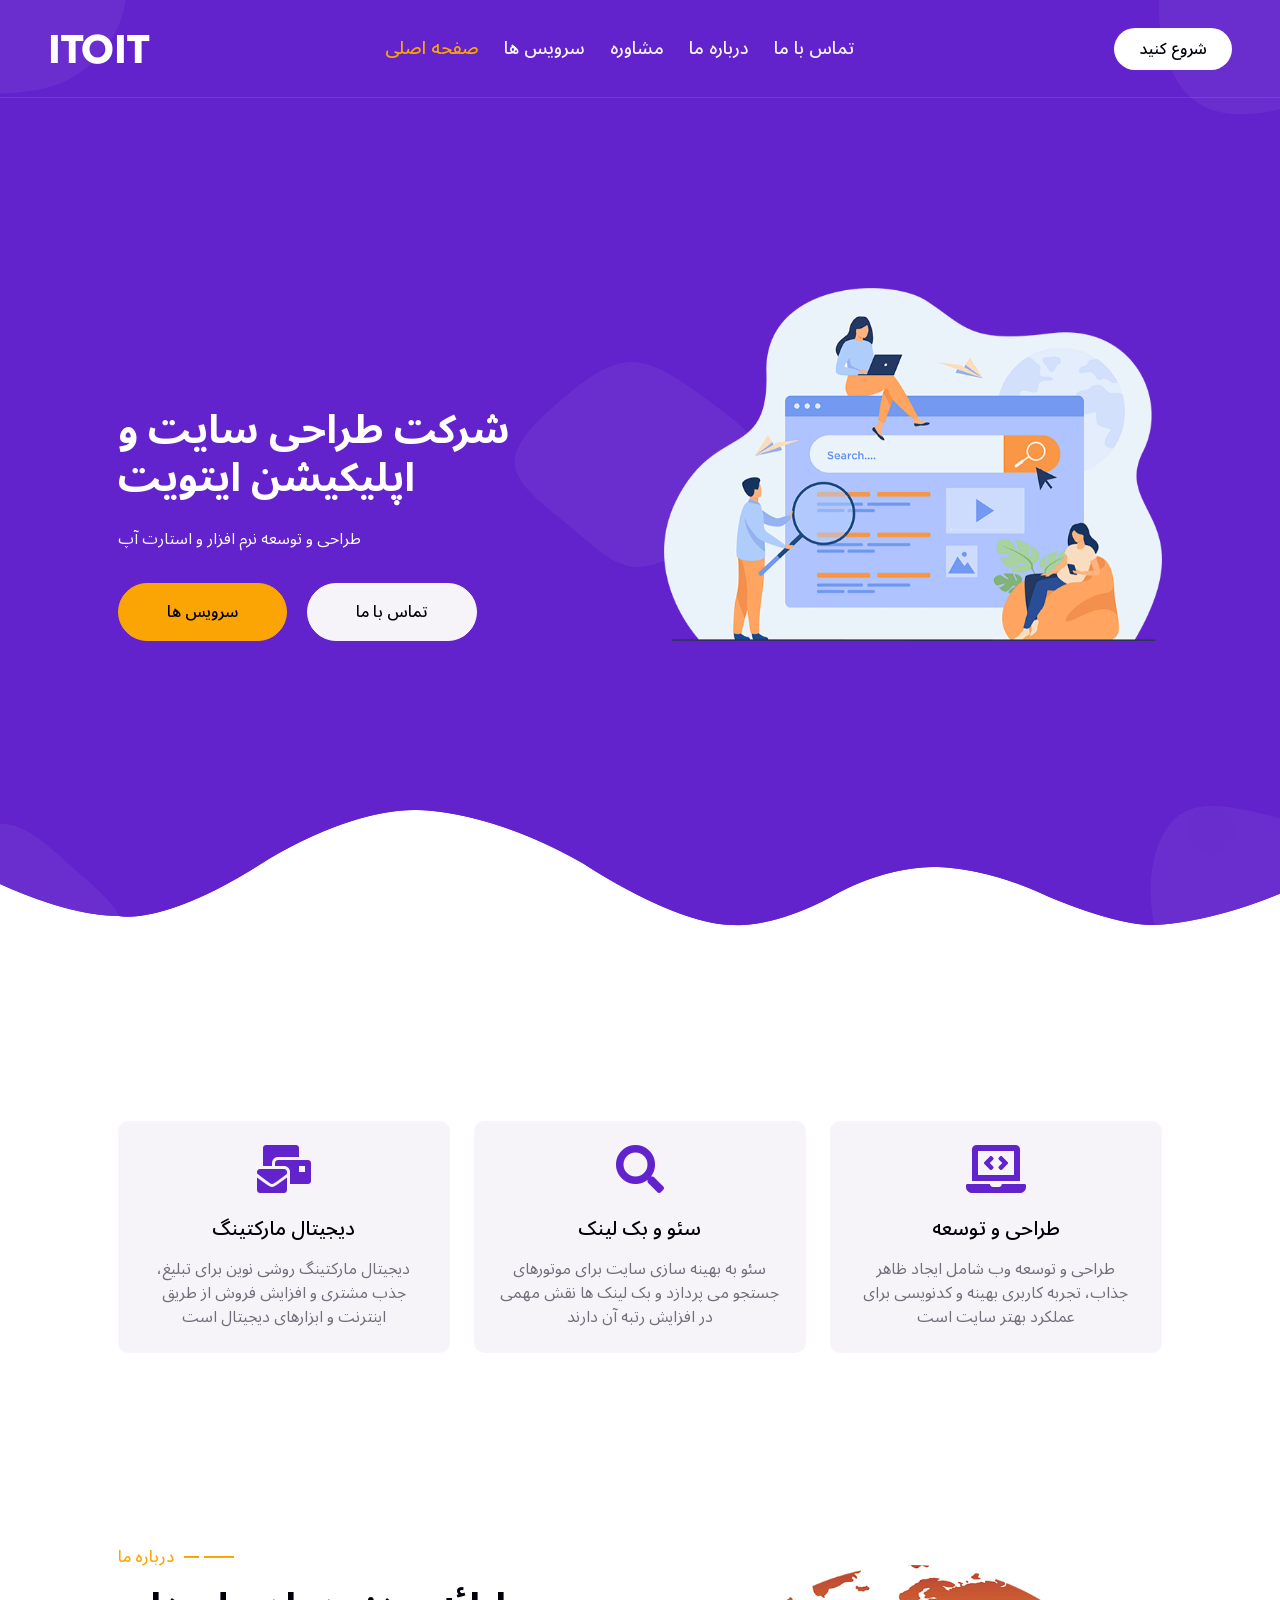
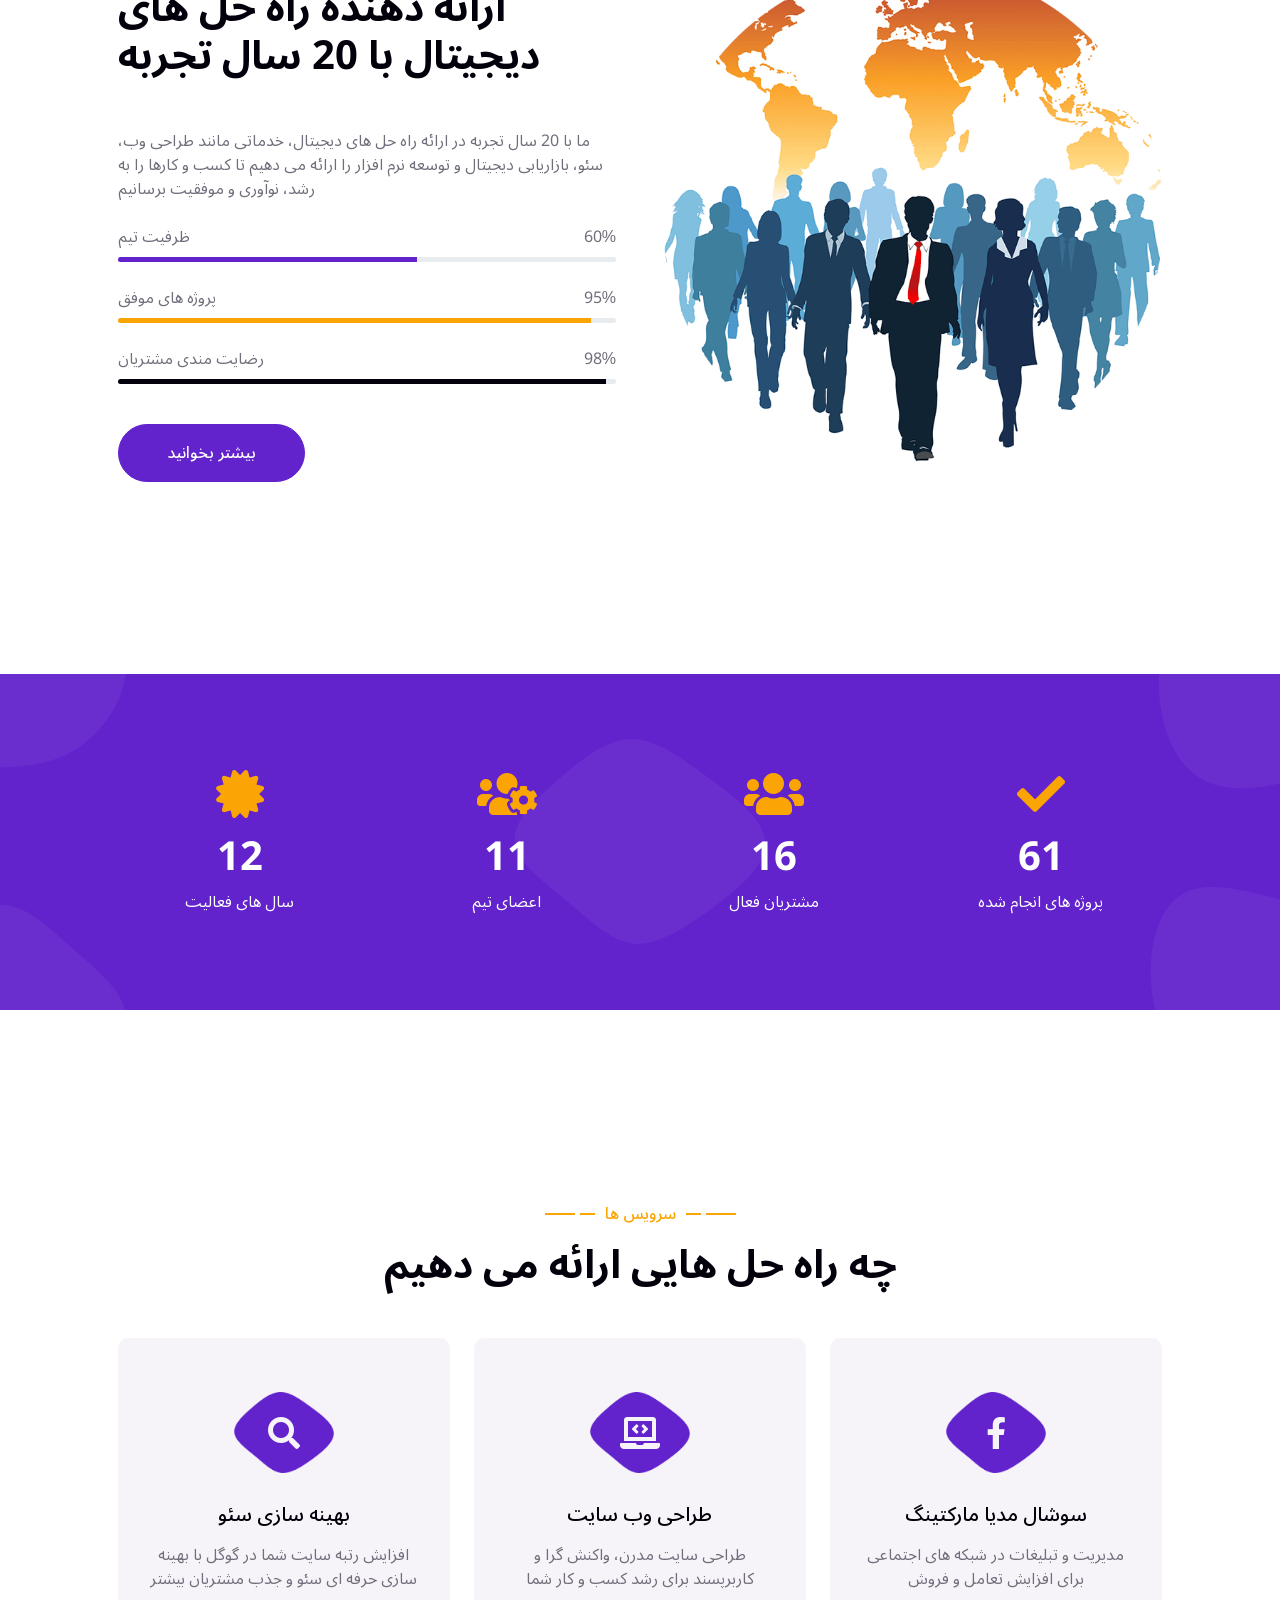
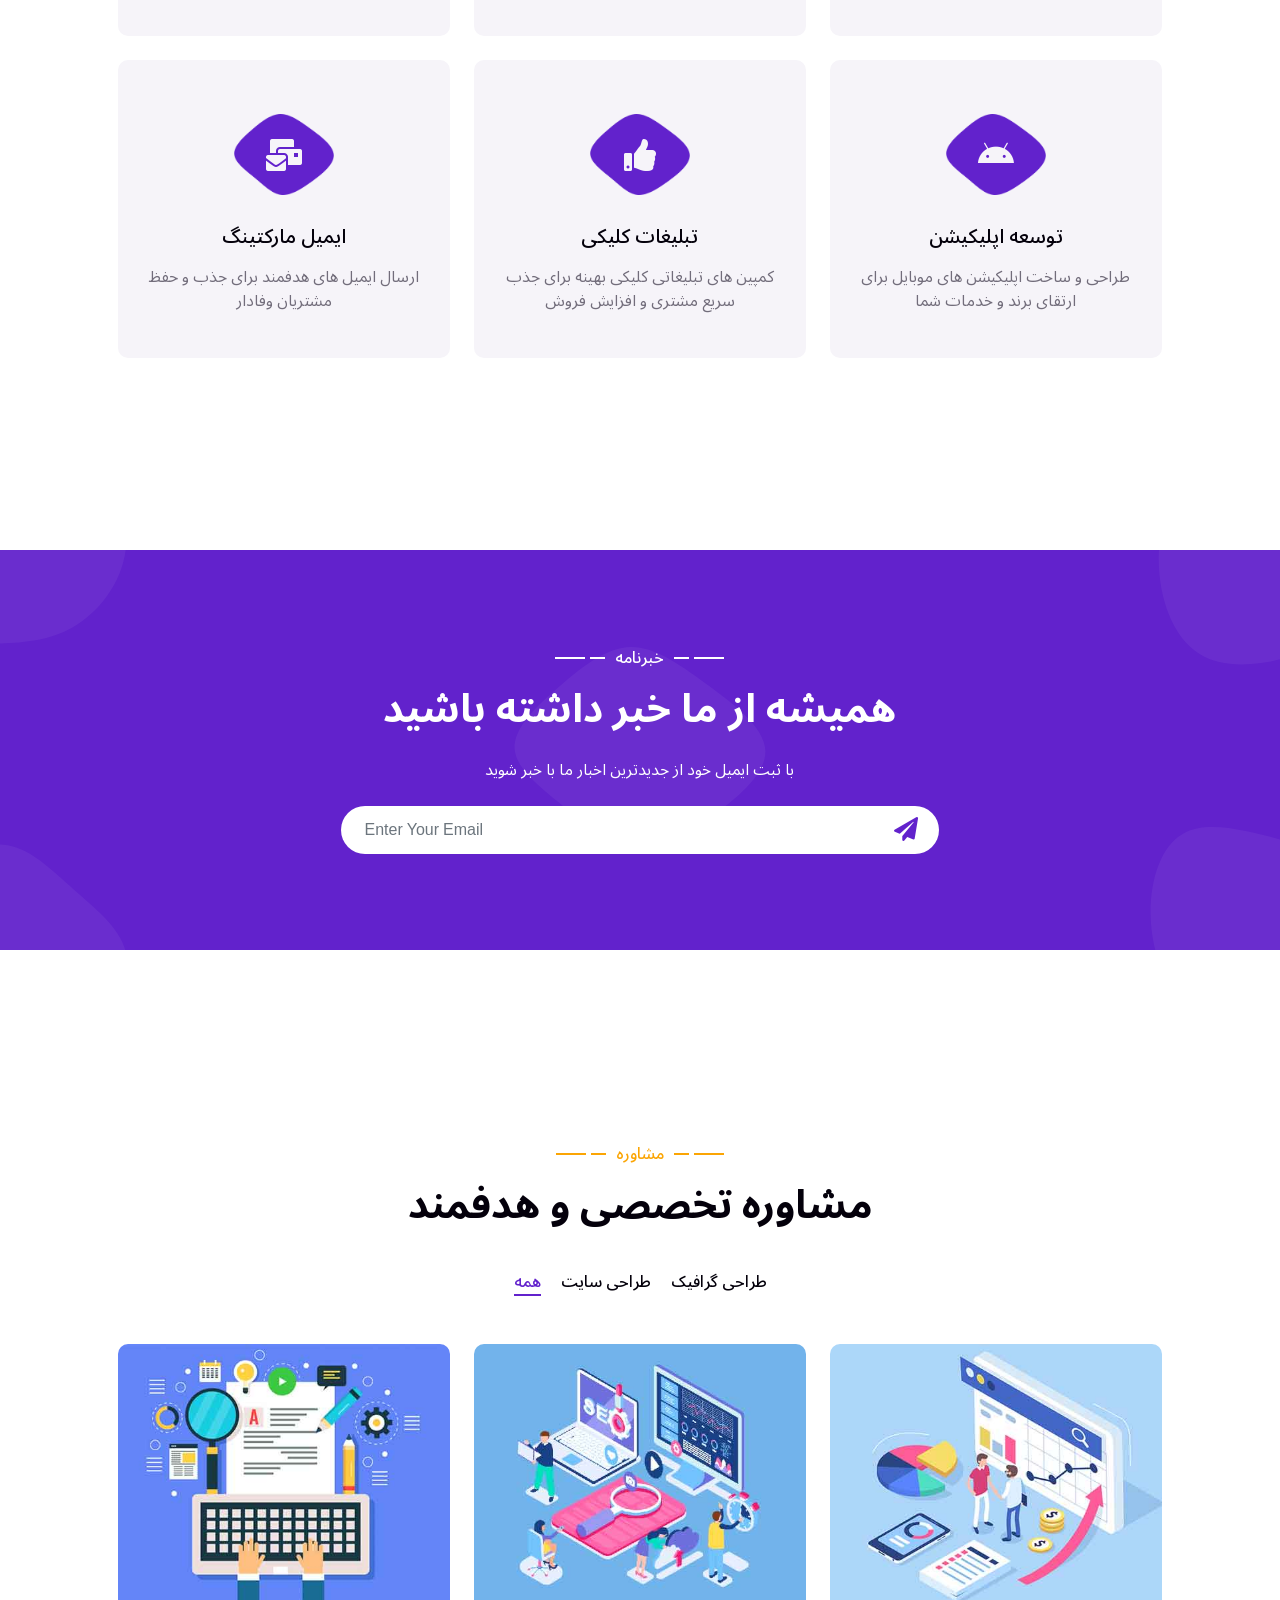
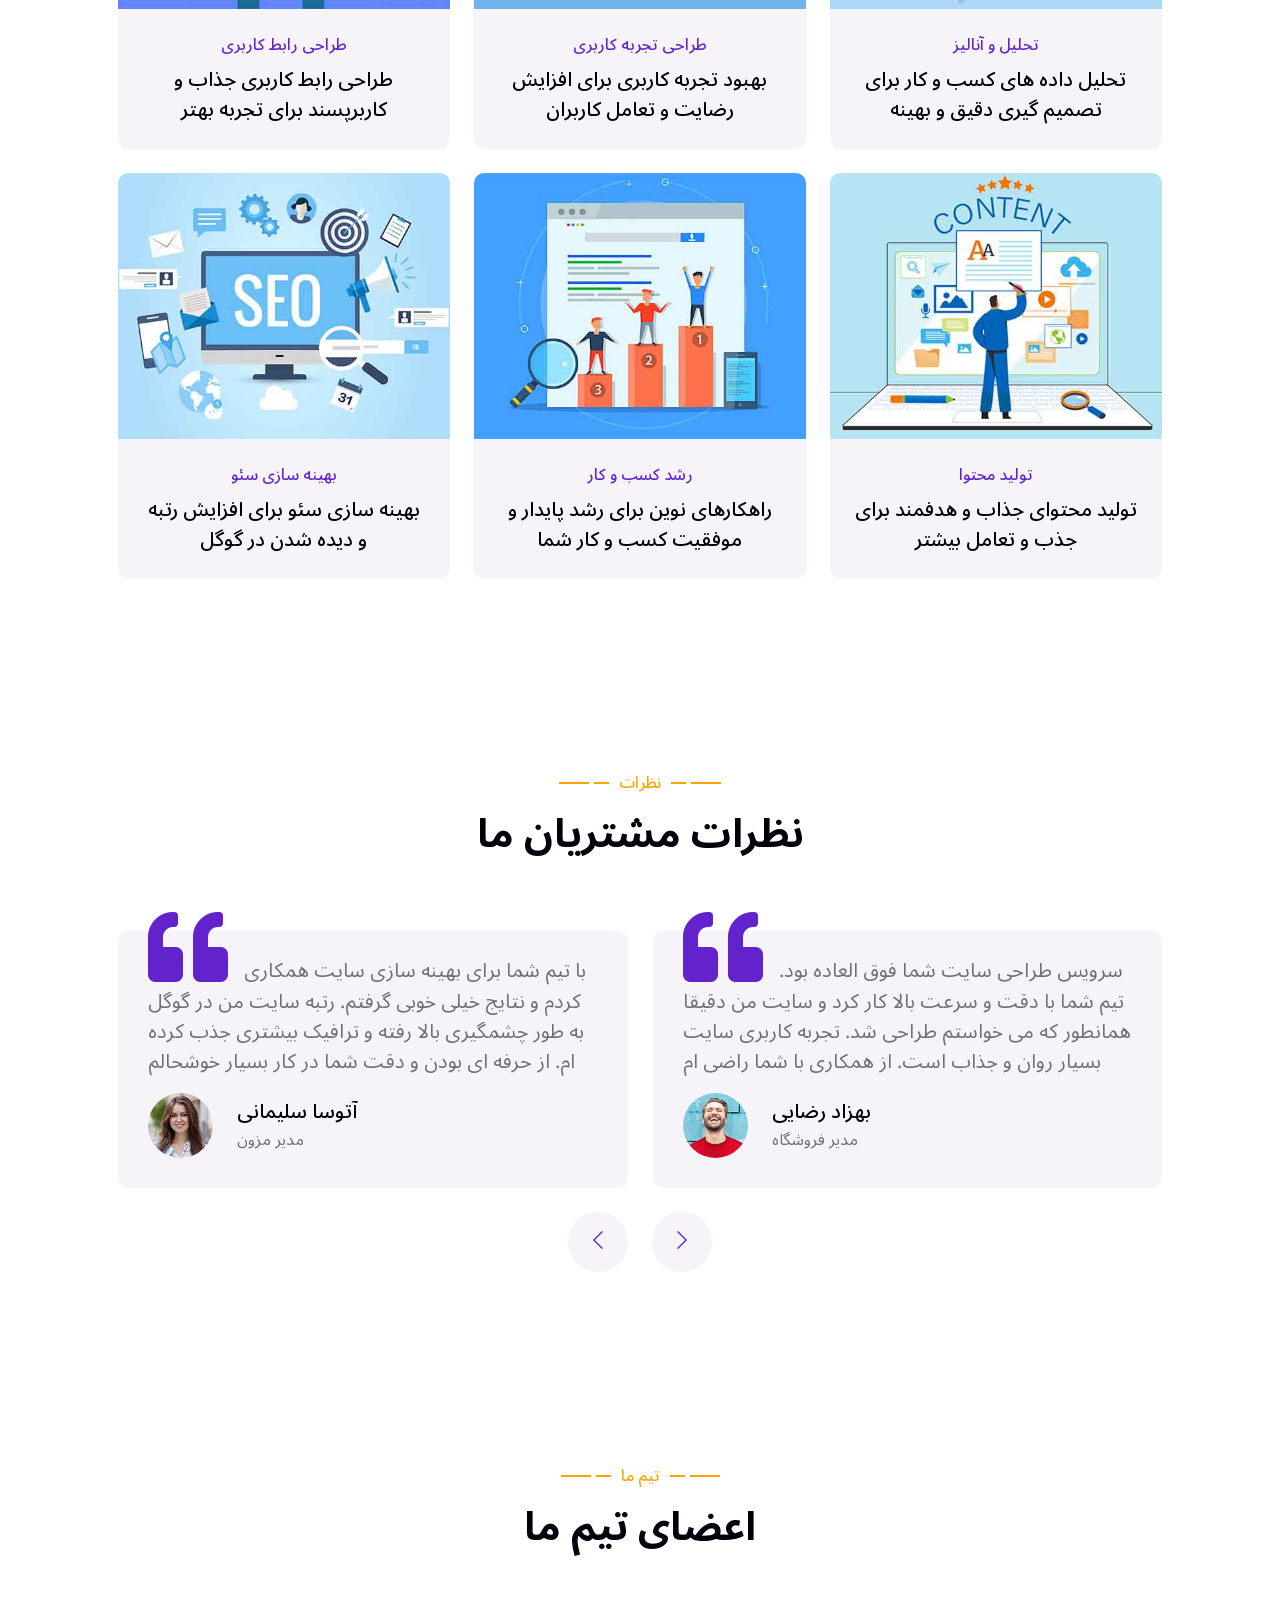
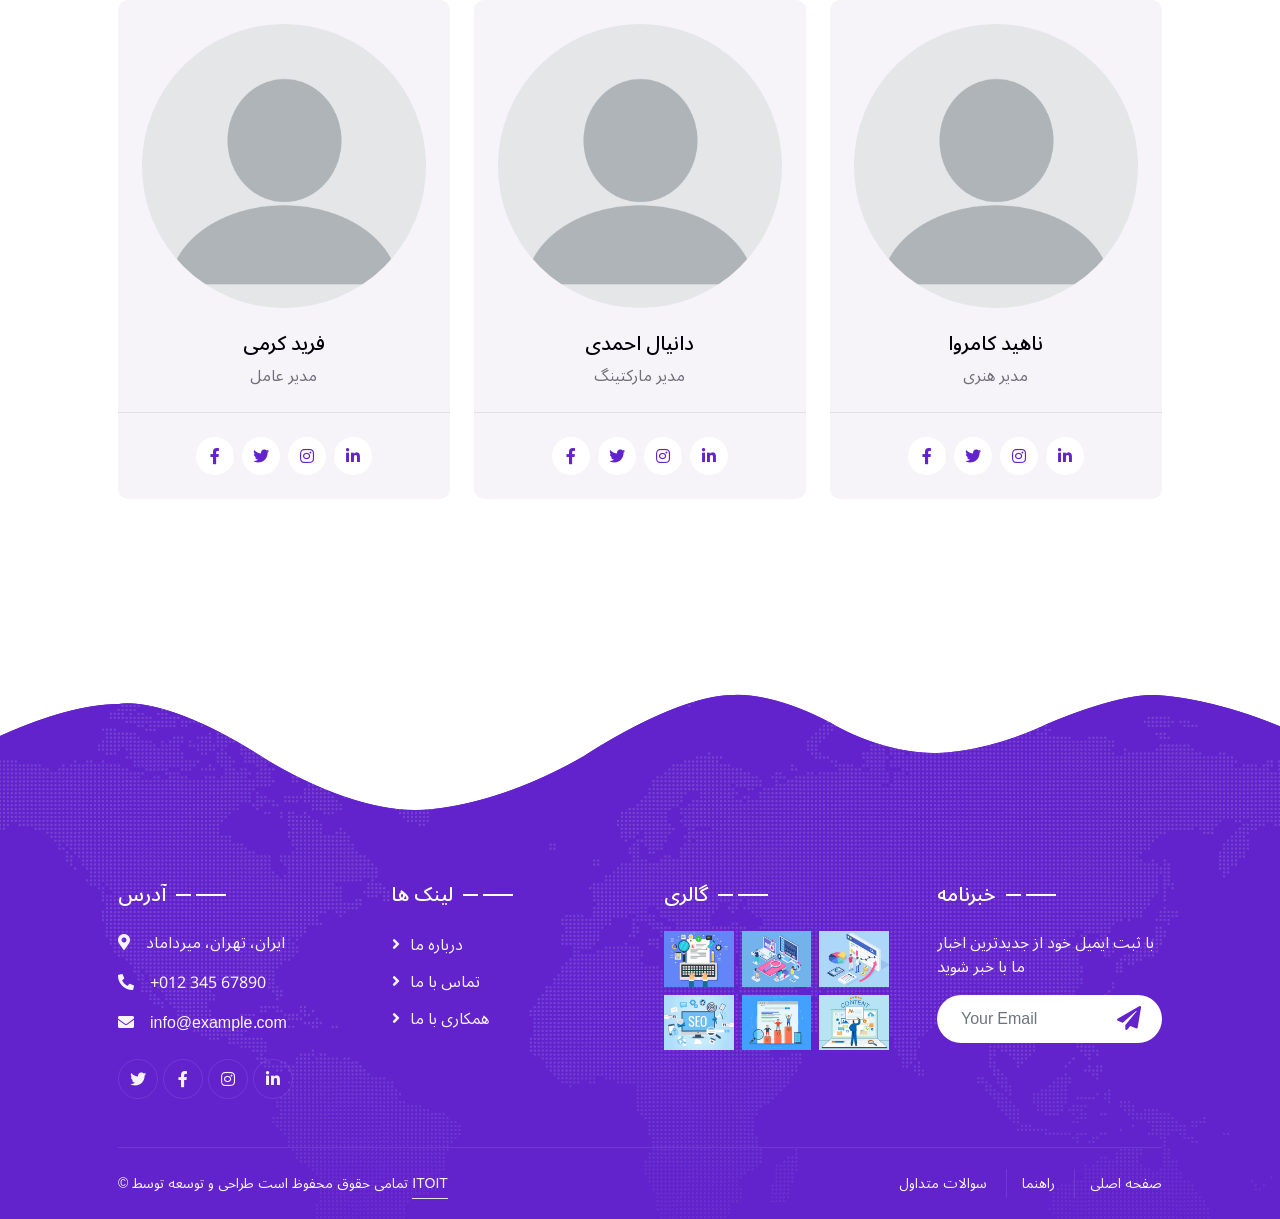
==== index.html @ 2aedfb01 "feat: theme" ====
<!DOCTYPE html>
<html lang="en">

<head>
    <meta charset="utf-8">
    <component name="head-component"></component>
    <meta content="width=device-width, initial-scale=1.0" name="viewport">
    <meta content="" name="keywords">
    <meta content="" name="description">

    <!-- Favicon -->
    <link rel="icon" href="./favicon.png">

    <!-- Google Web Fonts -->
    <link rel="preconnect" href="https://fonts.googleapis.com">
    <link rel="preconnect" href="https://fonts.gstatic.com" crossorigin>
    <link href="https://fonts.googleapis.com/css2?family=Heebo:wght@400;500&family=Jost:wght@500;600;700&display=swap" rel="stylesheet"> 

    <!-- Icon Font Stylesheet -->
    <link href="https://cdnjs.cloudflare.com/ajax/libs/font-awesome/5.10.0/css/all.min.css" rel="stylesheet">
    <link href="https://cdn.jsdelivr.net/npm/bootstrap-icons@1.4.1/font/bootstrap-icons.css" rel="stylesheet">

    <!-- Libraries Stylesheet -->
    <link href="lib/animate/animate.min.css" rel="stylesheet">
    <link href="lib/owlcarousel/assets/owl.carousel.min.css" rel="stylesheet">
    <link href="lib/lightbox/css/lightbox.min.css" rel="stylesheet">

    <!-- Customized Bootstrap Stylesheet -->
    <link href="css/bootstrap.css" rel="stylesheet">

    <!-- Template Stylesheet -->
    <link href="css/style.css" rel="stylesheet">

    <!-- App -->
    <script src="./app/app.js"></script>
</head>

<body>
    <div class="container-xxl bg-white p-0">
        <!-- Spinner Start -->
        <div id="spinner" class="show bg-white position-fixed translate-middle w-100 vh-100 top-50 start-50 d-flex align-items-center justify-content-center">
            <div class="spinner-grow text-primary" style="width: 3rem; height: 3rem;" role="status">
                <span class="sr-only">Loading...</span>
            </div>
        </div>
        <!-- Spinner End -->


        <!-- Navbar & Hero Start -->
        <div class="container-xxl position-relative p-0">
            <component name="navigation-component"></component>

            <div class="container-xxl bg-primary hero-header">
                <div class="container px-lg-5">
                    <div class="row g-5 align-items-end">
                        <div class="col-lg-6 text-center text-lg-start">
                            <h1 class="text-white mb-4 animated slideInDown">شرکت طراحی سایت و اپلیکیشن ایتویت</h1>
                            <p class="text-white pb-3 animated slideInDown">طراحی و توسعه نرم افزار و استارت آپ</p>
                            <a href="" class="btn btn-secondary py-sm-3 px-sm-5 rounded-pill me-3 animated slideInLeft">سرویس ها</a>
                            <a href="" class="btn btn-light py-sm-3 px-sm-5 rounded-pill animated slideInRight">تماس با ما</a>
                        </div>
                        <div class="col-lg-6 text-center text-lg-start">
                            <img class="img-fluid animated zoomIn" src="img/hero.png" alt="">
                        </div>
                    </div>
                </div>
            </div>
        </div>
        <!-- Navbar & Hero End -->


        <!-- Feature Start -->
        <div class="container-xxl py-5">
            <div class="container py-5 px-lg-5">
                <div class="row g-4">
                    <div class="col-lg-4 wow fadeInUp" data-wow-delay="0.1s">
                        <div class="feature-item bg-light rounded text-center p-4">
                            <i class="fa fa-3x fa-mail-bulk text-primary mb-4"></i>
                            <h5 class="mb-3">دیجیتال مارکتینگ</h5>
                            <p class="m-0">دیجیتال مارکتینگ روشی نوین برای تبلیغ، جذب مشتری و افزایش فروش از طریق اینترنت و ابزارهای دیجیتال است</p>
                        </div>
                    </div>
                    <div class="col-lg-4 wow fadeInUp" data-wow-delay="0.3s">
                        <div class="feature-item bg-light rounded text-center p-4">
                            <i class="fa fa-3x fa-search text-primary mb-4"></i>
                            <h5 class="mb-3">سئو و بک لینک</h5>
                            <p class="m-0">سئو به بهینه سازی سایت برای موتورهای جستجو می پردازد و بک لینک ها نقش مهمی در افزایش رتبه آن دارند</p>
                        </div>
                    </div>
                    <div class="col-lg-4 wow fadeInUp" data-wow-delay="0.5s">
                        <div class="feature-item bg-light rounded text-center p-4">
                            <i class="fa fa-3x fa-laptop-code text-primary mb-4"></i>
                            <h5 class="mb-3">طراحی و توسعه</h5>
                            <p class="m-0">طراحی و توسعه وب شامل ایجاد ظاهر جذاب، تجربه کاربری بهینه و کدنویسی برای عملکرد بهتر سایت است</p>
                        </div>
                    </div>
                </div>
            </div>
        </div>
        <!-- Feature End -->


        <component name="about-component"></component>


        <!-- Facts Start -->
        <div class="container-xxl bg-primary fact py-5 wow fadeInUp" data-wow-delay="0.1s">
            <div class="container py-5 px-lg-5">
                <div class="row g-4">
                    <div class="col-md-6 col-lg-3 text-center wow fadeIn" data-wow-delay="0.1s">
                        <i class="fa fa-certificate fa-3x text-secondary mb-3"></i>
                        <h1 class="text-white mb-2" data-toggle="counter-up">20</h1>
                        <p class="text-white mb-0">سال های فعالیت</p>
                    </div>
                    <div class="col-md-6 col-lg-3 text-center wow fadeIn" data-wow-delay="0.3s">
                        <i class="fa fa-users-cog fa-3x text-secondary mb-3"></i>
                        <h1 class="text-white mb-2" data-toggle="counter-up">18</h1>
                        <p class="text-white mb-0">اعضای تیم</p>
                    </div>
                    <div class="col-md-6 col-lg-3 text-center wow fadeIn" data-wow-delay="0.5s">
                        <i class="fa fa-users fa-3x text-secondary mb-3"></i>
                        <h1 class="text-white mb-2" data-toggle="counter-up">26</h1>
                        <p class="text-white mb-0">مشتریان فعال</p>
                    </div>
                    <div class="col-md-6 col-lg-3 text-center wow fadeIn" data-wow-delay="0.7s">
                        <i class="fa fa-check fa-3x text-secondary mb-3"></i>
                        <h1 class="text-white mb-2" data-toggle="counter-up">100</h1>
                        <p class="text-white mb-0">پروژه های انجام شده</p>
                    </div>
                </div>
            </div>
        </div>
        <!-- Facts End -->


        <component name="service-component"></component>


        <!-- Newsletter Start -->
        <div class="container-xxl bg-primary newsletter py-5 wow fadeInUp" data-wow-delay="0.1s">
            <div class="container py-5 px-lg-5">
                <div class="row justify-content-center">
                    <div class="col-lg-7 text-center">
                        <p class="section-title text-white justify-content-center"><span></span>خبرنامه<span></span></p>
                        <h1 class="text-center text-white mb-4">همیشه از ما خبر داشته باشید</h1>
                        <p class="text-white mb-4">با ثبت ایمیل خود از جدیدترین اخبار ما با خبر شوید</p>
                        <div class="position-relative w-100 mt-3">
                            <input class="form-control border-0 rounded-pill w-100 ps-4 pe-5" type="text" placeholder="Enter Your Email" style="height: 48px;">
                            <button type="button" class="btn shadow-none position-absolute top-0 end-0 mt-1 me-2"><i class="fa fa-paper-plane text-primary fs-4"></i></button>
                        </div>
                    </div>
                </div>
            </div>
        </div>
        <!-- Newsletter End -->


        <component name="consulting-component"></component>


        <!-- Testimonial Start -->
        <div class="container-xxl py-5 wow fadeInUp" data-wow-delay="0.1s">
            <div class="container py-5 px-lg-5">
                <p class="section-title text-secondary justify-content-center"><span></span>نظرات<span></span></p>
                <h1 class="text-center mb-5">نظرات مشتریان ما</h1>
                <div class="owl-carousel testimonial-carousel">
                    <div class="testimonial-item bg-light rounded my-4">
                        <p class="fs-5"><i class="fa fa-quote-left fa-4x text-primary mt-n4 me-3"></i>با تیم شما برای بهینه سازی سایت همکاری کردم و نتایج خیلی خوبی گرفتم. رتبه سایت من در گوگل به طور چشمگیری بالا رفته و ترافیک بیشتری جذب کرده ام. از حرفه ای بودن و دقت شما در کار بسیار خوشحالم</p>
                        <div class="d-flex align-items-center">
                            <img class="img-fluid flex-shrink-0 rounded-circle" src="img/testimonial-1.jpg" style="width: 65px; height: 65px;">
                            <div class="ps-4">
                                <h5 class="mb-1">آتوسا سلیمانی</h5>
                                <span>مدیر مزون</span>
                            </div>
                        </div>
                    </div>
                    <div class="testimonial-item bg-light rounded my-4">
                        <p class="fs-5"><i class="fa fa-quote-left fa-4x text-primary mt-n4 me-3"></i>سرویس طراحی سایت شما فوق العاده بود. تیم شما با دقت و سرعت بالا کار کرد و سایت من دقیقا همانطور که می خواستم طراحی شد. تجربه کاربری سایت بسیار روان و جذاب است. از همکاری با شما راضی ام</p>
                        <div class="d-flex align-items-center">
                            <img class="img-fluid flex-shrink-0 rounded-circle" src="img/testimonial-2.jpg" style="width: 65px; height: 65px;">
                            <div class="ps-4">
                                <h5 class="mb-1">بهزاد رضایی</h5>
                                <span>مدیر فروشگاه</span>
                            </div>
                        </div>
                    </div>
                    <div class="testimonial-item bg-light rounded my-4">
                        <p class="fs-5"><i class="fa fa-quote-left fa-4x text-primary mt-n4 me-3"></i>خدمات سئو که به من ارائه دادید، تاثیر زیادی روی کسب و کارم گذاشت. با اجرای دقیق استراتژی ها و بهینه سازی های شما، توانستم در زمان کوتاهی رتبه سایت خود را در موتورهای جستجو ارتقا دهم</p>
                        <div class="d-flex align-items-center">
                            <img class="img-fluid flex-shrink-0 rounded-circle" src="img/testimonial-3.jpg" style="width: 65px; height: 65px;">
                            <div class="ps-4">
                                <h5 class="mb-1">علی صادقی</h5>
                                <span>مدیر کافه</span>
                            </div>
                        </div>
                    </div>
                </div>
            </div>
        </div>
        <!-- Testimonial End -->


        <!-- Team Start -->
        <div class="container-xxl py-5">
            <div class="container py-5 px-lg-5">
                <div class="wow fadeInUp" data-wow-delay="0.1s">
                    <p class="section-title text-secondary justify-content-center"><span></span>تیم ما<span></span></p>
                    <h1 class="text-center mb-5">اعضای تیم ما</h1>
                </div>
                <div class="row g-4">
                    <div class="col-lg-4 col-md-6 wow fadeInUp" data-wow-delay="0.1s">
                        <div class="team-item bg-light rounded">
                            <div class="text-center border-bottom p-4">
                                <img class="img-fluid rounded-circle mb-4" src="img/team.jpg" alt="">
                                <h5>فرید کرمی</h5>
                                <span>مدیر عامل</span>
                            </div>
                            <div class="d-flex justify-content-center p-4">
                                <a class="btn btn-square mx-1" href=""><i class="fab fa-facebook-f"></i></a>
                                <a class="btn btn-square mx-1" href=""><i class="fab fa-twitter"></i></a>
                                <a class="btn btn-square mx-1" href=""><i class="fab fa-instagram"></i></a>
                                <a class="btn btn-square mx-1" href=""><i class="fab fa-linkedin-in"></i></a>
                            </div>
                        </div>
                    </div>
                    <div class="col-lg-4 col-md-6 wow fadeInUp" data-wow-delay="0.3s">
                        <div class="team-item bg-light rounded">
                            <div class="text-center border-bottom p-4">
                                <img class="img-fluid rounded-circle mb-4" src="img/team.jpg" alt="">
                                <h5>دانیال احمدی</h5>
                                <span>مدیر مارکتینگ</span>
                            </div>
                            <div class="d-flex justify-content-center p-4">
                                <a class="btn btn-square mx-1" href=""><i class="fab fa-facebook-f"></i></a>
                                <a class="btn btn-square mx-1" href=""><i class="fab fa-twitter"></i></a>
                                <a class="btn btn-square mx-1" href=""><i class="fab fa-instagram"></i></a>
                                <a class="btn btn-square mx-1" href=""><i class="fab fa-linkedin-in"></i></a>
                            </div>
                        </div>
                    </div>
                    <div class="col-lg-4 col-md-6 wow fadeInUp" data-wow-delay="0.5s">
                        <div class="team-item bg-light rounded">
                            <div class="text-center border-bottom p-4">
                                <img class="img-fluid rounded-circle mb-4" src="img/team.jpg" alt="">
                                <h5>ناهید کامروا</h5>
                                <span>مدیر هنری</span>
                            </div>
                            <div class="d-flex justify-content-center p-4">
                                <a class="btn btn-square mx-1" href=""><i class="fab fa-facebook-f"></i></a>
                                <a class="btn btn-square mx-1" href=""><i class="fab fa-twitter"></i></a>
                                <a class="btn btn-square mx-1" href=""><i class="fab fa-instagram"></i></a>
                                <a class="btn btn-square mx-1" href=""><i class="fab fa-linkedin-in"></i></a>
                            </div>
                        </div>
                    </div>
                </div>
            </div>
        </div>
        <!-- Team End -->
        

        <!-- Footer Start -->
         <component name="footer-component"></component>
        <!-- Footer End -->


        <!-- Back to Top -->
        <a href="#" class="btn btn-lg btn-secondary btn-lg-square back-to-top"><i class="bi bi-arrow-up"></i></a>
    </div>
</body>

</html>
---- css/style.css ----
/********** Template CSS **********/
:root {
    --primary: #6222CC;
    --secondary: #FBA504;
    --light: #F6F4F9;
    --dark: #04000B;
}


/*** Spinner ***/
#spinner {
    opacity: 0;
    visibility: hidden;
    transition: opacity .5s ease-out, visibility 0s linear .5s;
    z-index: 99999;
}

#spinner.show {
    transition: opacity .5s ease-out, visibility 0s linear 0s;
    visibility: visible;
    opacity: 1;
}

.back-to-top {
    position: fixed;
    display: none;
    right: 45px;
    bottom: 45px;
    z-index: 99;
}


/*** Heading ***/
h1,
h2,
.fw-bold {
    font-weight: 700 !important;
}

h3,
h4,
.fw-semi-bold {
    font-weight: 600 !important;
}

h5,
h6,
.fw-medium {
    font-weight: 500 !important;
}


/*** Button ***/
.btn {
    font-weight: 500;
    transition: .5s;
}

.btn:hover {
    box-shadow: 0 0 10px rgba(0, 0, 0, .5);
}

.btn-square {
    width: 38px;
    height: 38px;
}

.btn-sm-square {
    width: 32px;
    height: 32px;
}

.btn-lg-square {
    width: 48px;
    height: 48px;
}

.btn-square,
.btn-sm-square,
.btn-lg-square {
    padding: 0;
    display: flex;
    align-items: center;
    justify-content: center;
    font-weight: normal;
    border-radius: 50px;
}


/*** Navbar ***/
.navbar .dropdown-toggle::after {
    border: none;
    content: "\f067";
    font-family: "Font Awesome 5 Free";
    font-size: 10px;
    font-weight: bold;
    vertical-align: middle;
    margin-left: 8px;
}

.navbar h1 {
    font-family: 'Jost', sans-serif;
}

.navbar-light .navbar-nav .nav-link {
    position: relative;
    margin-right: 25px;
    padding: 35px 0;
    font-size: 18px;
    font-weight: 500;
    color: var(--light) !important;
    outline: none;
    transition: .5s;
}

.sticky-top.navbar-light .navbar-nav .nav-link {
    padding: 20px 0;
    color: var(--dark) !important;
}

.navbar-light .navbar-nav .nav-link:hover,
.navbar-light .navbar-nav .nav-link.active {
    color: var(--secondary) !important;
}

.navbar-light .navbar-brand h1 {
    color: #FFFFFF;
}

.navbar-light .navbar-brand img {
    max-height: 60px;
    transition: .5s;
}

.sticky-top.navbar-light .navbar-brand img {
    max-height: 45px;
}

@media (max-width: 991.98px) {
    .sticky-top.navbar-light {
        position: relative;
        background: #FFFFFF;
    }

    .navbar-light .navbar-collapse {
        margin-top: 15px;
        border-top: 1px solid #DDDDDD;
    }

    .navbar-light .navbar-nav .nav-link,
    .sticky-top.navbar-light .navbar-nav .nav-link {
        padding: 10px 0;
        margin-left: 0;
        color: var(--dark) !important;
    }

    .navbar-light .navbar-brand h1 {
        color: var(--primary);
    }

    .navbar-light .navbar-brand img {
        max-height: 45px;
    }
}

@media (min-width: 992px) {
    .navbar-light {
        position: absolute;
        width: 100%;
        top: 0;
        left: 0;
        border-bottom: 1px solid rgba(256, 256, 256, .1);
        z-index: 999;
    }
    
    .sticky-top.navbar-light {
        position: fixed;
        background: #FFFFFF;
    }

    .sticky-top.navbar-light .navbar-brand h1 {
        color: var(--primary);
    }

    .navbar-light .navbar-nav .nav-item .dropdown-menu {
        display: block;
        border: none;
        margin-top: 0;
        top: 150%;
        opacity: 0;
        visibility: hidden;
        transition: .5s;
    }

    .navbar-light .navbar-nav .nav-item:hover .dropdown-menu {
        top: 100%;
        visibility: visible;
        transition: .5s;
        opacity: 1;
    }

    .navbar-light .btn {
        color: var(--dark);
        background: #FFFFFF;
    }

    .sticky-top.navbar-light .btn {
        color: var(--dark);
        background: var(--secondary);
    }
}


/*** Hero Header ***/
.hero-header {
    margin-bottom: 6rem;
    padding: 18rem 0;
    background:
        url(../img/blob-top-left.png),
        url(../img/blob-top-right.png),
        url(../img/blob-bottom-left.png),
        url(../img/blob-bottom-right.png),
        url(../img/blob-center.png),
        url(../img/bg-bottom.png);
    background-position:
        left 0px top 0px,
        right 0px top 0px,
        left 0px bottom 0px,
        right 0px bottom 0px,
        center center,
        center bottom;
    background-repeat: no-repeat;
}

@media (max-width: 991.98px) {
    .hero-header {
        padding: 6rem 0 9rem 0;
    }
}


/*** Section Title ***/
.section-title {
    position: relative;
    display: flex;
    align-items: center;
    font-weight: 500;
    text-transform: uppercase;
}

.section-title span:first-child,
.section-title span:last-child {
    position: relative;
    display: inline-block;
    margin-right: 30px;
    width: 30px;
    height: 2px;
}

.section-title span:last-child {
    margin-right: 0;
    margin-left: 30px;
}

.section-title span:first-child::after,
.section-title span:last-child::after {
    position: absolute;
    content: "";
    width: 15px;
    height: 2px;
    top: 0;
    right: -20px;
}

.section-title span:last-child::after {
    right: auto;
    left: -20px;
}

.section-title.text-primary span:first-child,
.section-title.text-primary span:last-child,
.section-title.text-primary span:first-child::after,
.section-title.text-primary span:last-child::after {
    background: var(--primary);
}

.section-title.text-secondary span:first-child,
.section-title.text-secondary span:last-child,
.section-title.text-secondary span:first-child::after,
.section-title.text-secondary span:last-child::after {
    background: var(--secondary);
}

.section-title.text-white span:first-child,
.section-title.text-white span:last-child,
.section-title.text-white span:first-child::after,
.section-title.text-white span:last-child::after {
    background: #FFFFFF;
}


/*** Feature ***/
.feature-item {
    transition: .5s;
}

.feature-item:hover {
    margin-top: -15px;
}


/*** About ***/
.progress {
    height: 5px;
}

.progress .progress-bar {
    width: 0px;
    transition: 3s;
}


/*** Fact ***/
.fact {
    margin: 6rem 0;
    background:
        url(../img/blob-top-left.png),
        url(../img/blob-top-right.png),
        url(../img/blob-bottom-left.png),
        url(../img/blob-bottom-right.png),
        url(../img/blob-center.png);
    background-position:
        left 0px top 0px,
        right 0px top 0px,
        left 0px bottom 0px,
        right 0px bottom 0px,
        center center;
    background-repeat: no-repeat;
}


/*** Service ***/
.service-item {
    position: relative;
    padding: 45px 30px;
    background: var(--light);
    overflow: hidden;
    transition: .5s;
}

.service-item:hover {
    margin-top: -15px;
    padding-bottom: 60px;
    background: var(--primary);
}

.service-item .service-icon {
    margin: 0 auto 20px auto;
    width: 100px;
    height: 100px;
    display: flex;
    align-items: center;
    justify-content: center;
    color: var(--light);
    background: url(../img/blob-primary.png) center center no-repeat;
    background-size: contain;
    transition: .5s;
}

.service-item:hover .service-icon {
    color: var(--dark);
    background: url(../img/blob-secondary.png) center center no-repeat;
    background-size: contain;
}

.service-item h5,
.service-item p {
    transition: .5s;
}

.service-item:hover h5,
.service-item:hover p {
    color: #FFFFFF;
}

.service-item a.btn {
    position: absolute;
    bottom: -40px;
    left: 50%;
    transform: translateX(-50%);
    color: var(--primary);
    background: #FFFFFF;
    border-radius: 40px 40px 0 0;
    transition: .5s;
    z-index: 1;
}

.service-item a.btn:hover {
    color: var(--dark);
    background: var(--secondary);
}

.service-item:hover a.btn {
    bottom: 0;
}


/*** Project Portfolio ***/
#portfolio-flters li {
    display: inline-block;
    font-weight: 500;
    color: var(--dark);
    cursor: pointer;
    transition: .5s;
    border-bottom: 2px solid transparent;
}

#portfolio-flters li:hover,
#portfolio-flters li.active {
    color: var(--primary);
    border-color: var(--primary);
}

.portfolio-item img {
    transition: .5s;
}

.portfolio-item:hover img {
    transform: scale(1.1);
}

.portfolio-item .portfolio-overlay {
    position: absolute;
    display: flex;
    align-items: center;
    justify-content: center;
    width: 100%;
    height: 100%;
    top: 0;
    left: 0;
    background: rgba(98, 34, 204, .9);
    transition: .5s;
    opacity: 0;
}

.portfolio-item:hover .portfolio-overlay {
    opacity: 1;
}


/*** Newsletter ***/
.newsletter {
    margin: 6rem 0;
    background:
        url(../img/blob-top-left.png),
        url(../img/blob-top-right.png),
        url(../img/blob-bottom-left.png),
        url(../img/blob-bottom-right.png),
        url(../img/blob-center.png);
    background-position:
        left 0px top 0px,
        right 0px top 0px,
        left 0px bottom 0px,
        right 0px bottom 0px,
        center center;
    background-repeat: no-repeat;
}


/*** Testimonial ***/
.testimonial-carousel .testimonial-item {
    padding: 0 30px 30px 30px;
}

.testimonial-carousel .owl-nav {
    display: flex;
    justify-content: center;
}

.testimonial-carousel .owl-nav .owl-prev,
.testimonial-carousel .owl-nav .owl-next {
    margin: 0 12px;
    width: 60px;
    height: 60px;
    display: flex;
    align-items: center;
    justify-content: center;
    color: var(--primary);
    background: var(--light);
    border-radius: 60px;
    font-size: 22px;
    transition: .5s;
}

.testimonial-carousel .owl-nav .owl-prev:hover,
.testimonial-carousel .owl-nav .owl-next:hover {
    color: #FFFFFF;
    background: var(--primary);
    box-shadow: 0 0 10px rgba(0, 0, 0, .5);
}


/*** Team ***/
.team-item .btn {
    color: var(--primary);
    background: #FFFFFF;
}

.team-item .btn:hover {
    color: #FFFFFF;
    background: var(--primary);
}


/*** Footer ***/
.footer {
    margin-top: 6rem;
    padding-top: 9rem;
    background:
        url(../img/bg-top.png),
        url(../img/map.png);
    background-position:
        center top,
        center center;
    background-repeat: no-repeat;
}

.footer .btn.btn-social {
    margin-right: 5px;
    width: 40px;
    height: 40px;
    display: flex;
    align-items: center;
    justify-content: center;
    color: var(--light);
    border: 1px solid rgba(256, 256, 256, .1);
    border-radius: 40px;
    transition: .3s;
}

.footer .btn.btn-social:hover {
    color: var(--primary);
}

.footer .btn.btn-link {
    display: block;
    margin-bottom: 10px;
    padding: 0;
    text-align: left;
    color: var(--light);
    font-weight: normal;
    transition: .3s;
}

.footer .btn.btn-link::before {
    position: relative;
    content: "\f105";
    font-family: "Font Awesome 5 Free";
    font-weight: 900;
    margin-right: 10px;
}

.footer .btn.btn-link:hover {
    letter-spacing: 1px;
    box-shadow: none;
    color: var(--secondary);
}

.footer .copyright {
    padding: 25px 0;
    font-size: 14px;
    border-top: 1px solid rgba(256, 256, 256, .1);
}

.footer .copyright a {
    color: var(--light);
}

.footer .footer-menu a {
    margin-left: 15px;
    padding-left: 15px;
    border-left: 1px solid rgba(255, 255, 255, .1);
}

.footer .footer-menu a:last-child {
    margin-left: 0;
    padding-left: 0;
    border-left: none;
}

.footer .copyright a:hover,
.footer .footer-menu a:hover {
    color: var(--secondary);
}
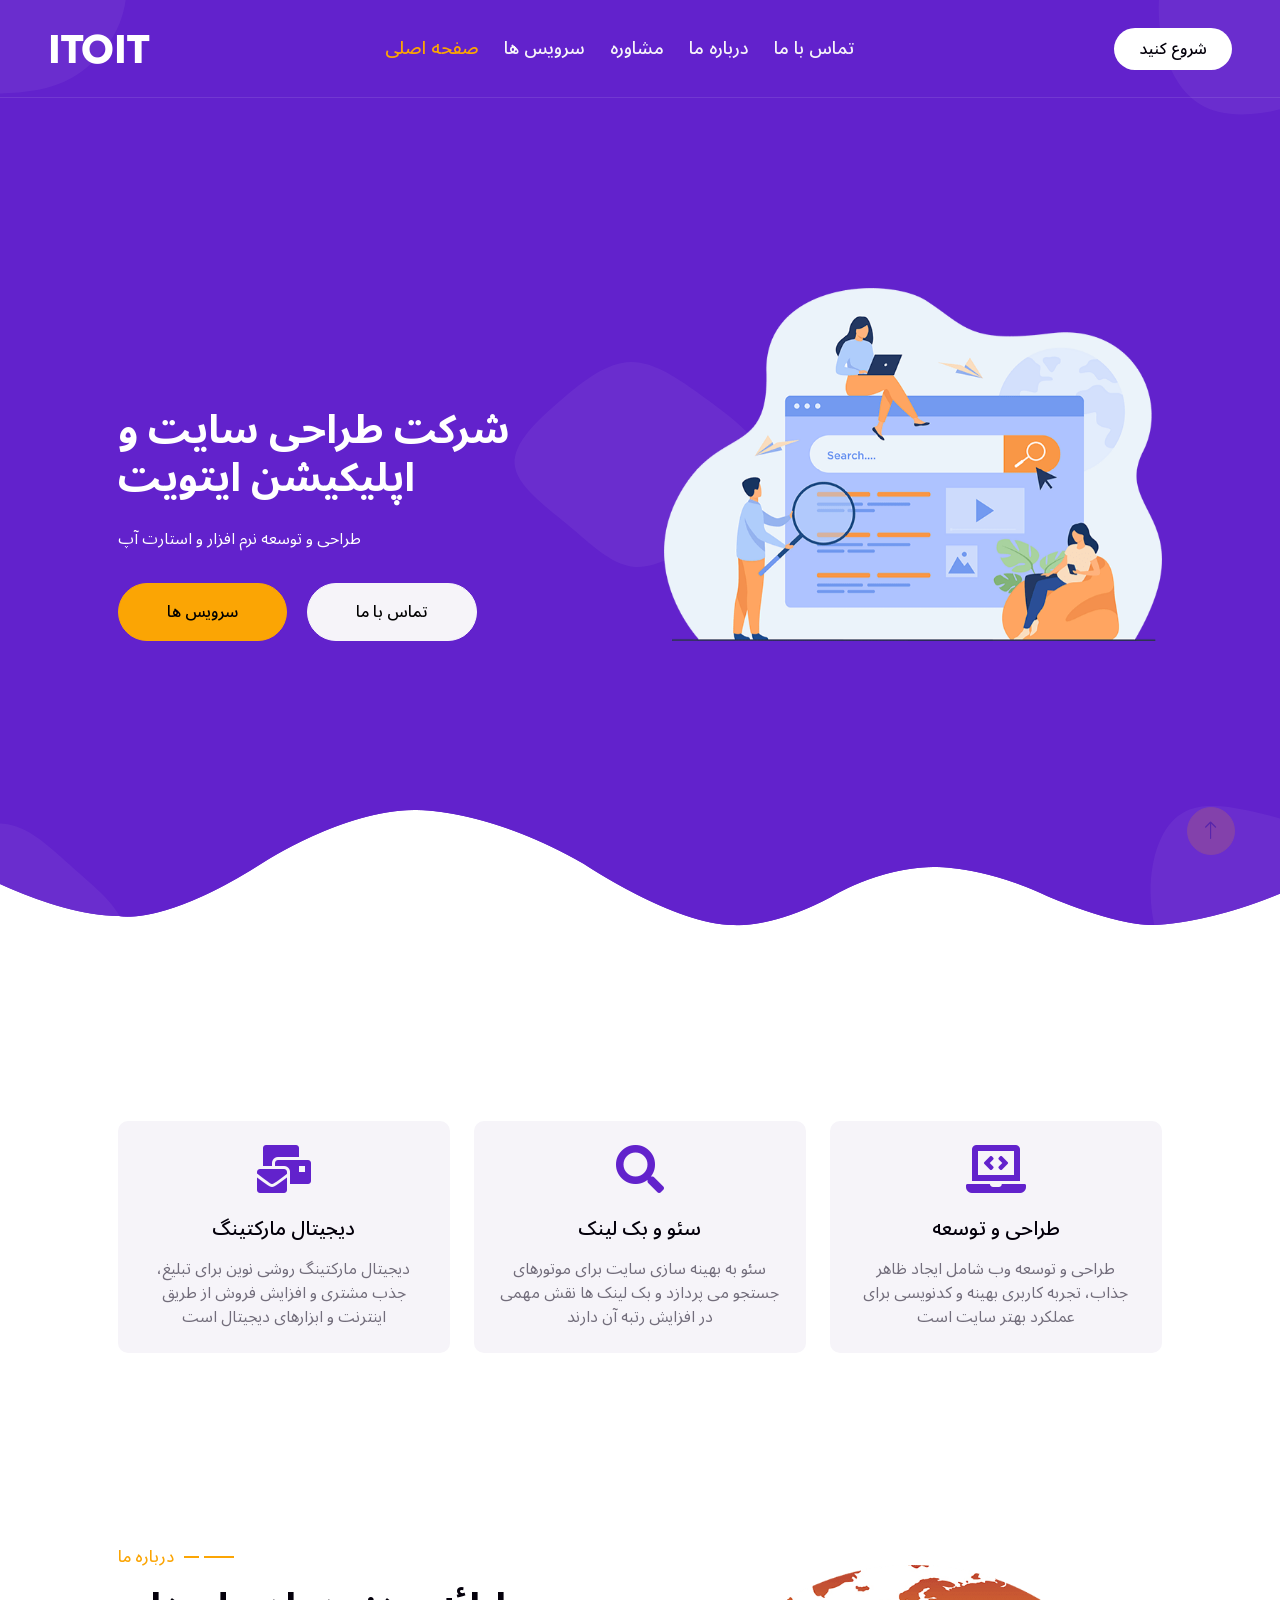
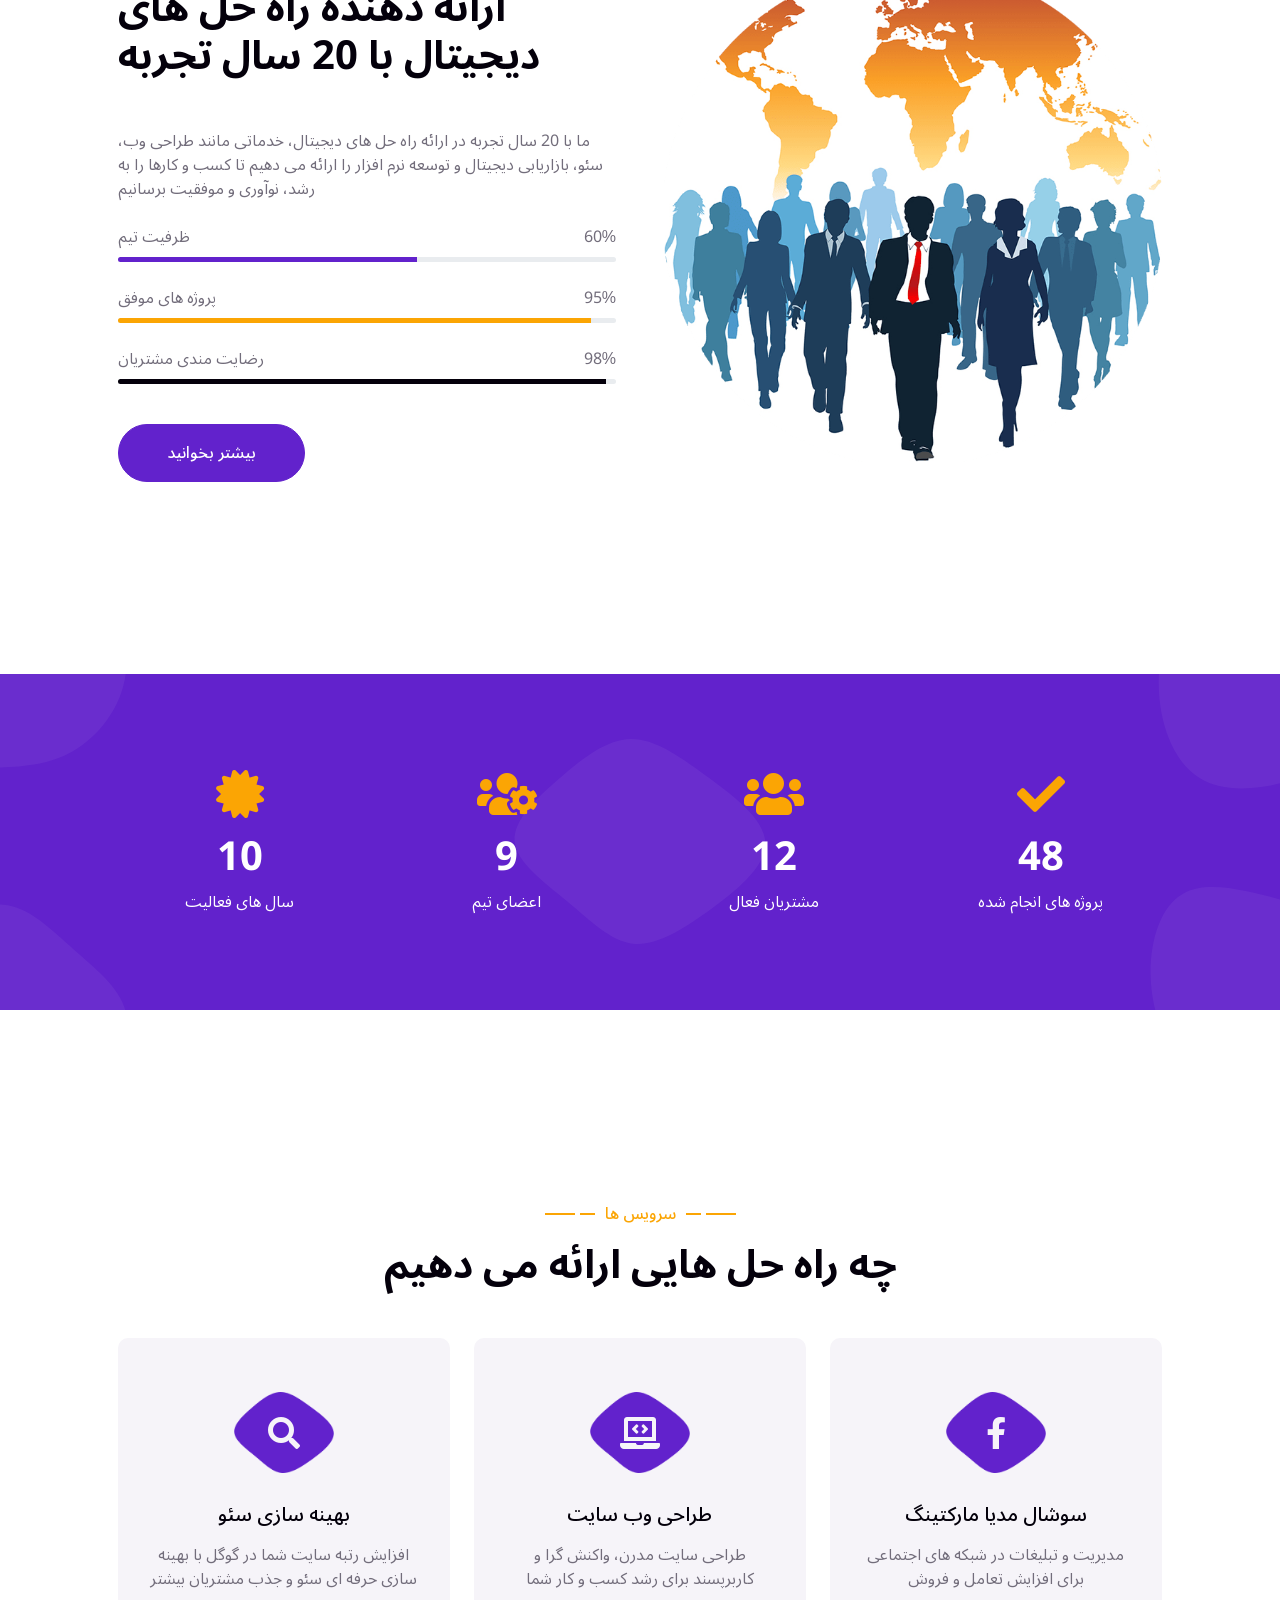
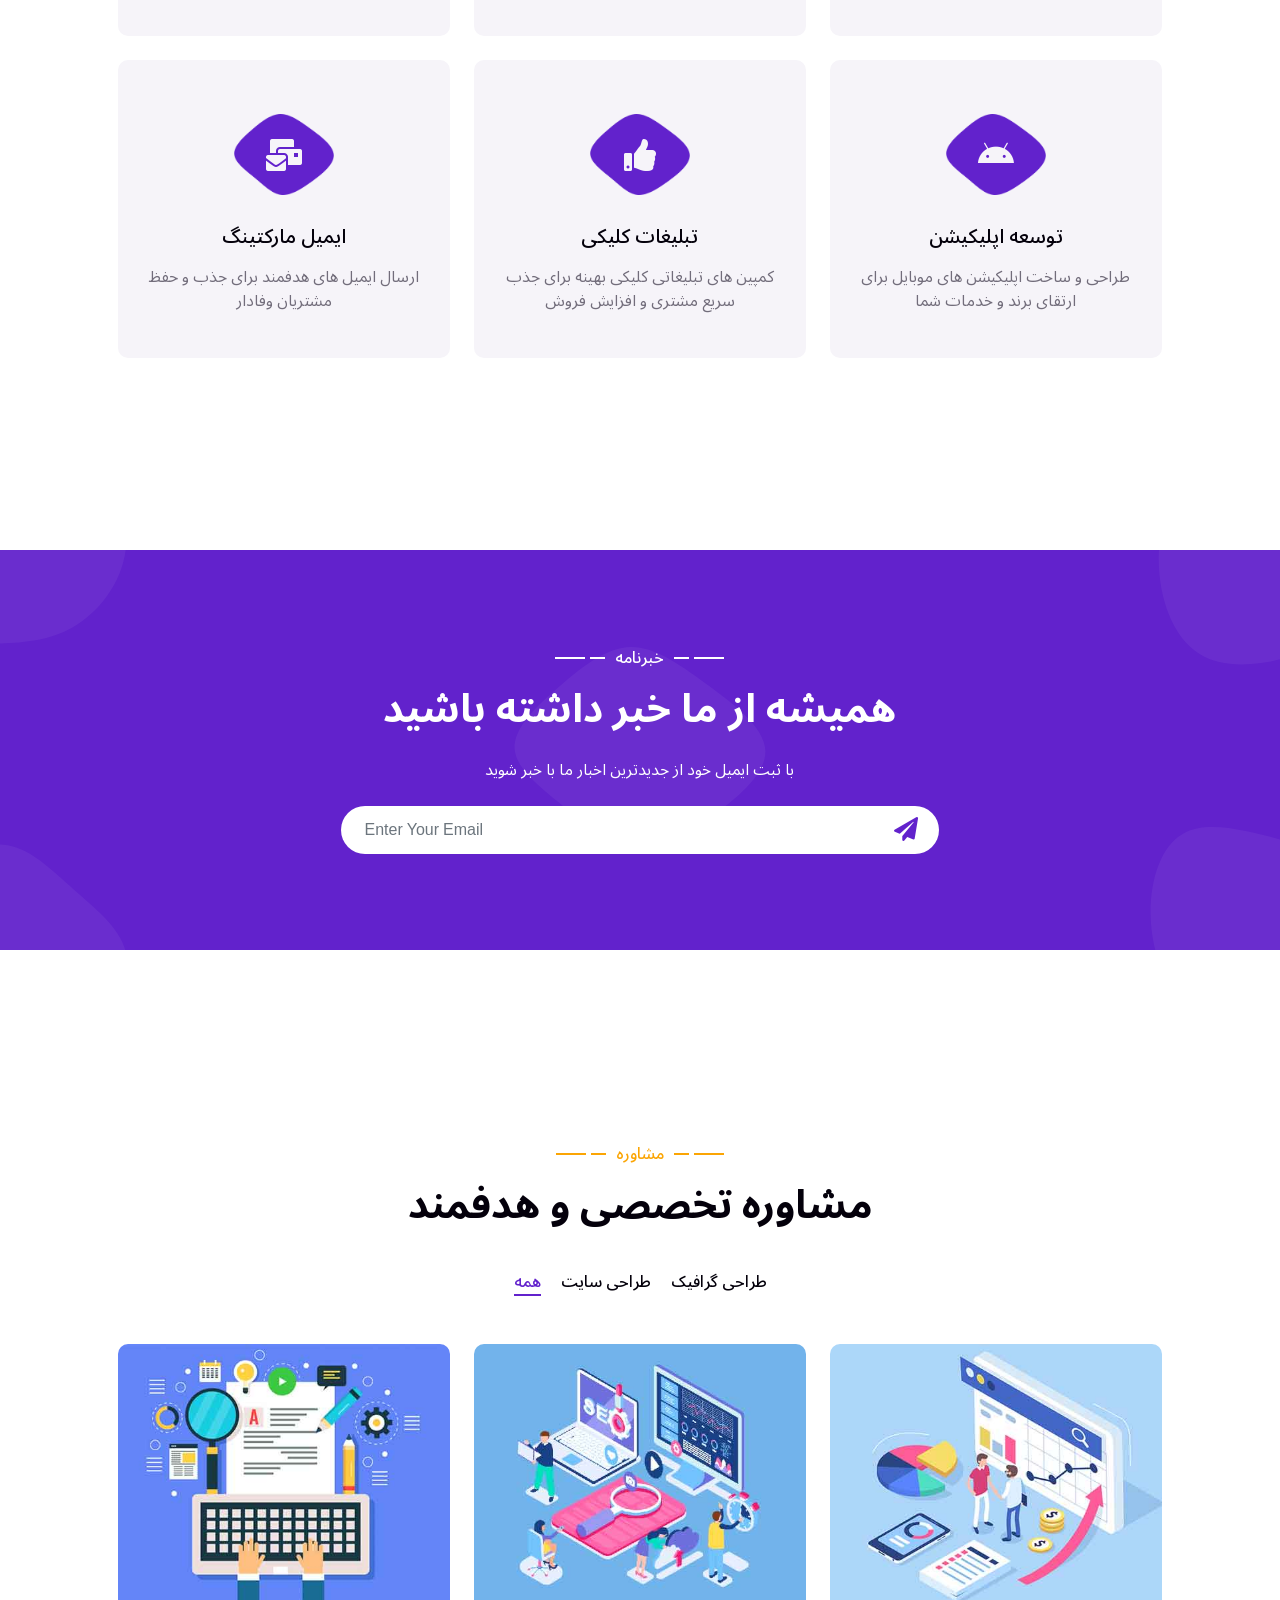
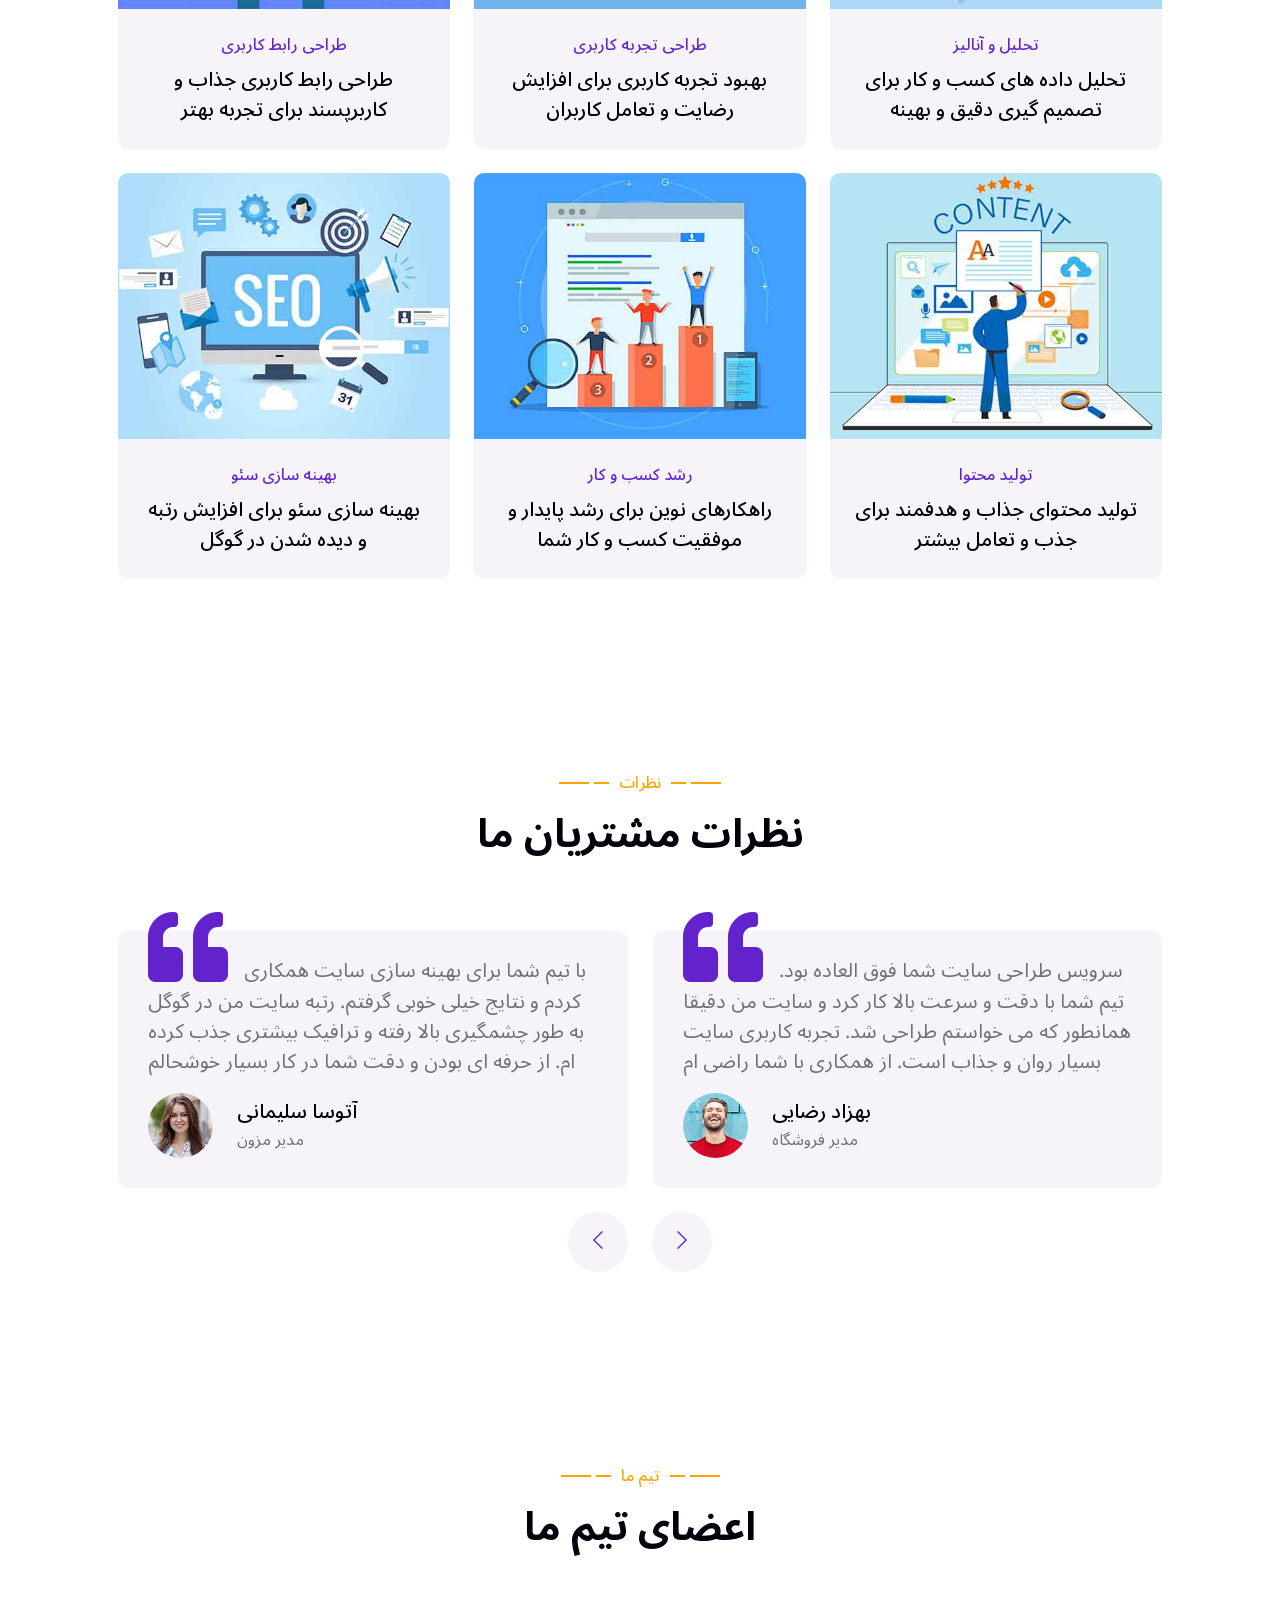
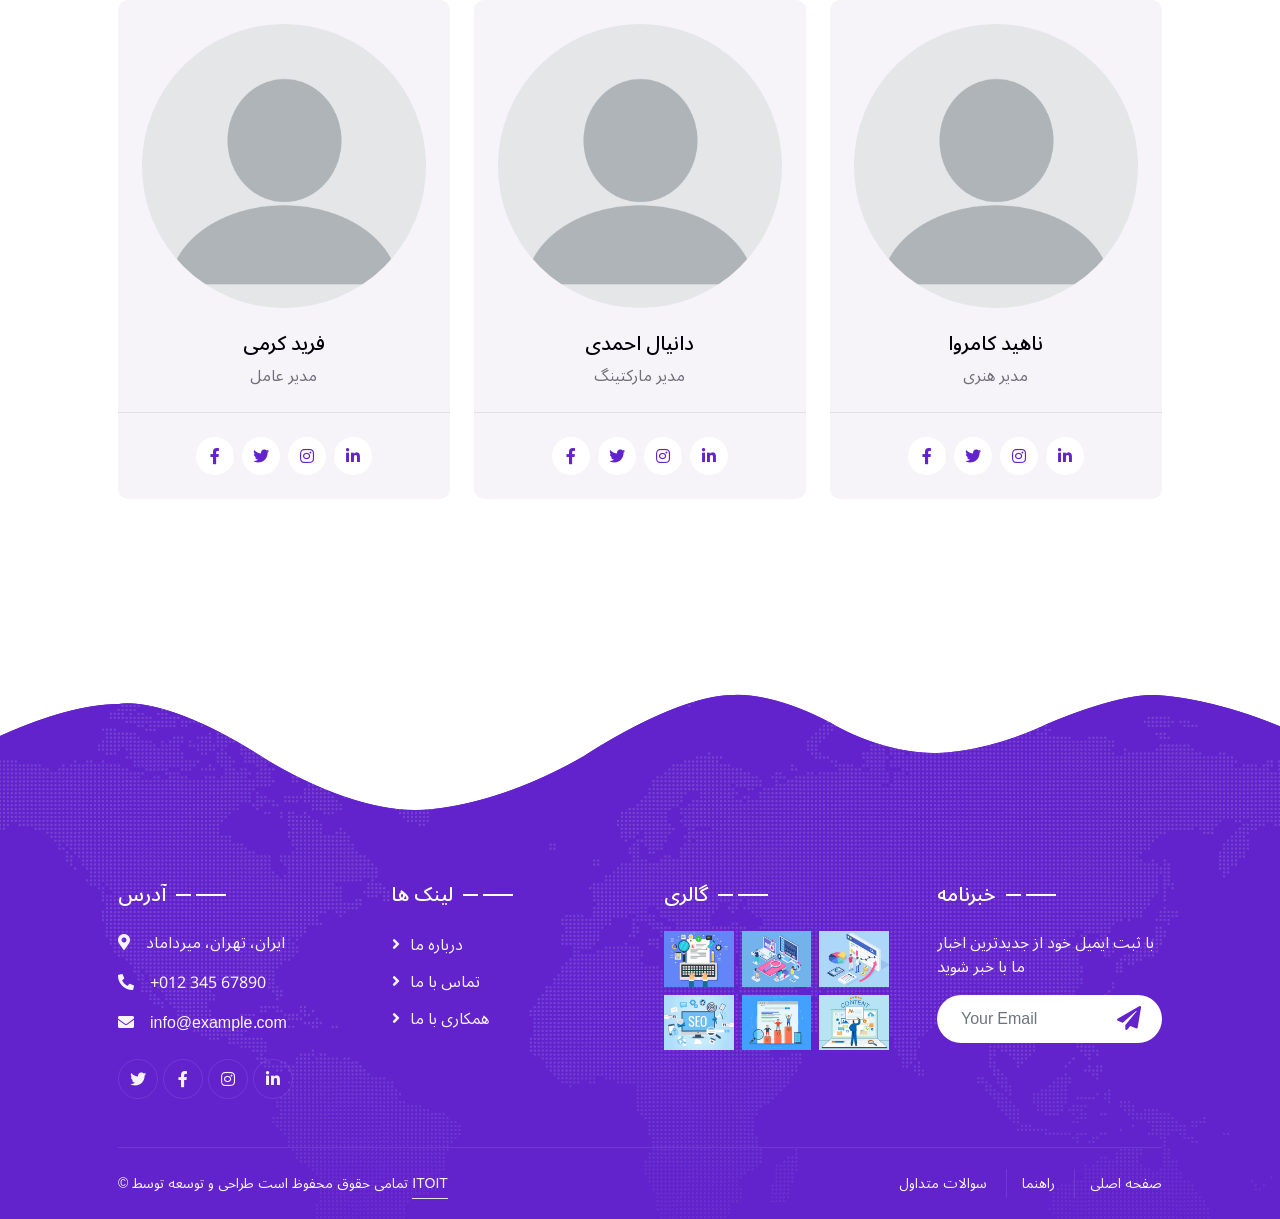
==== commit b41cc708: "feat: favicon png to ico" ====
--- a/index.html
+++ b/index.html
@@ -9,7 +9,7 @@
     <meta content="" name="description">
 
     <!-- Favicon -->
-    <link rel="icon" href="./favicon.png">
+    <link rel="icon" href="./favicon.ico">
 
     <!-- Google Web Fonts -->
     <link rel="preconnect" href="https://fonts.googleapis.com">
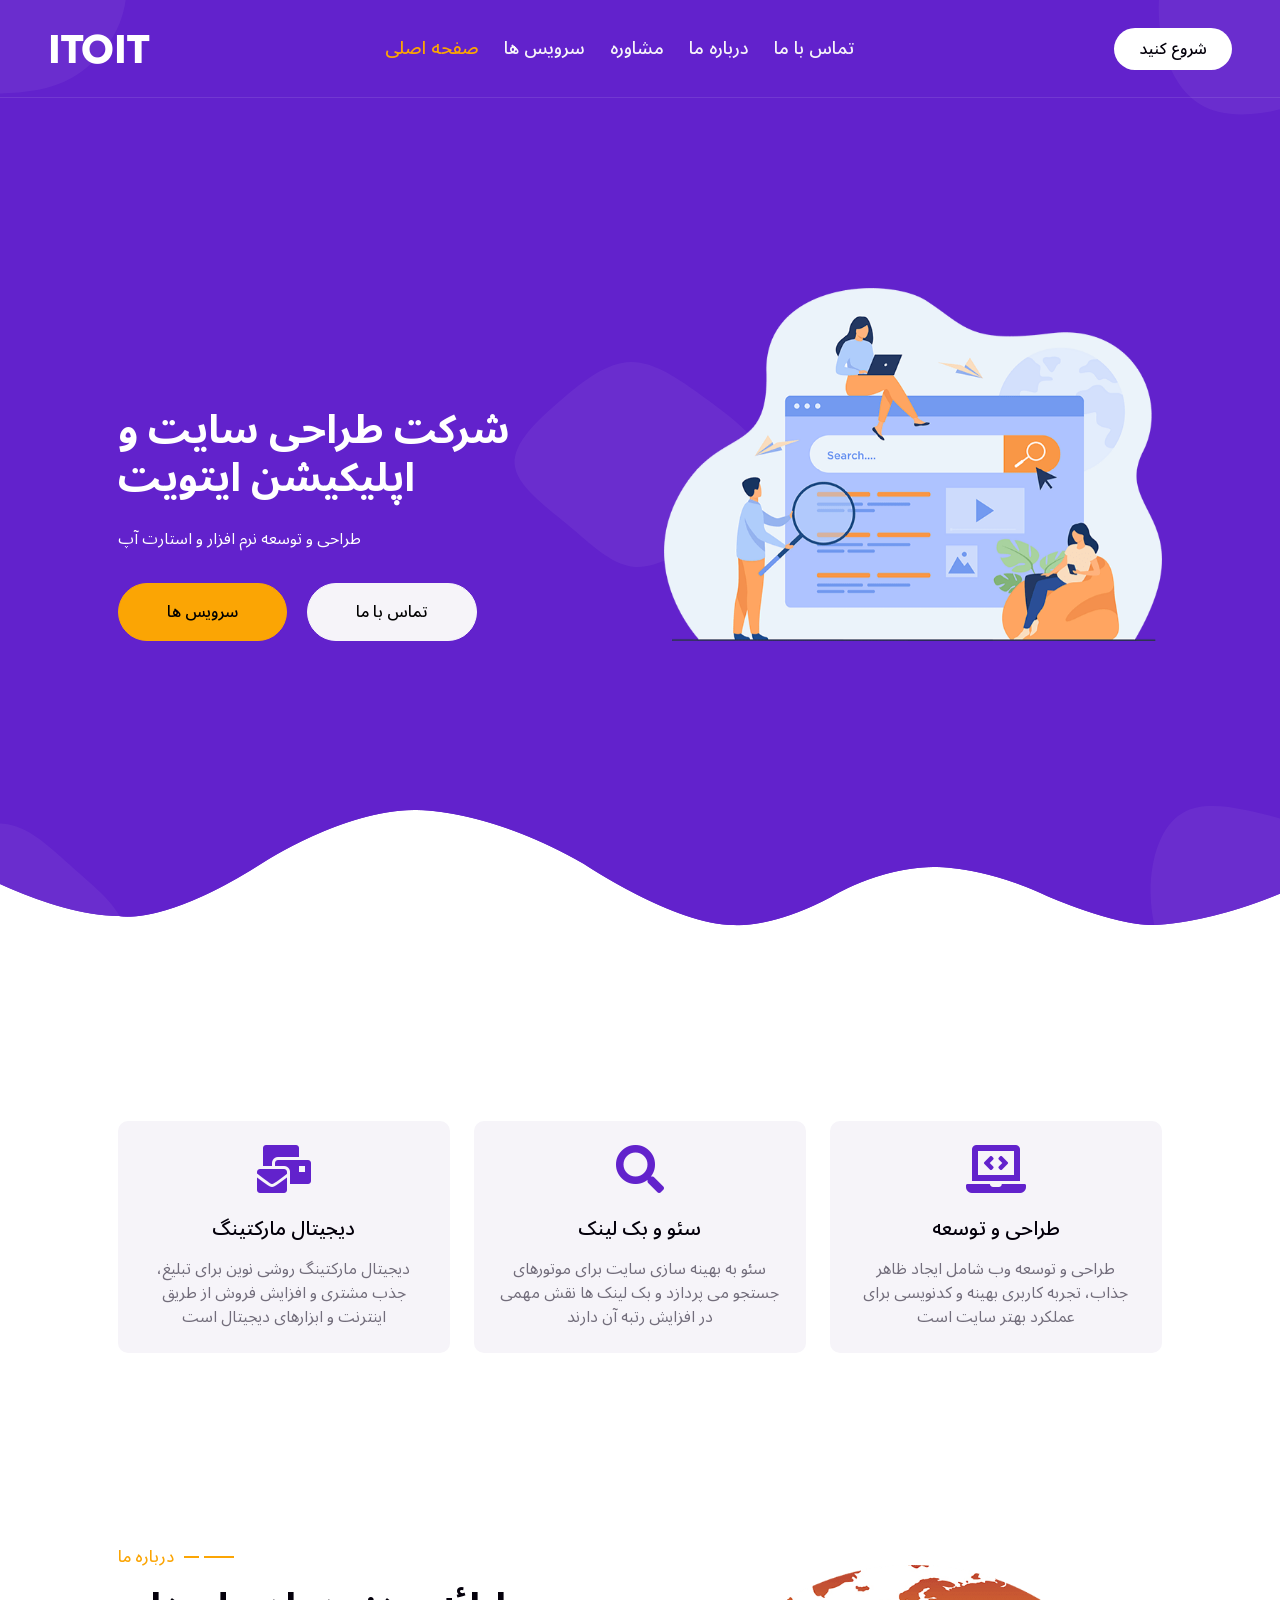
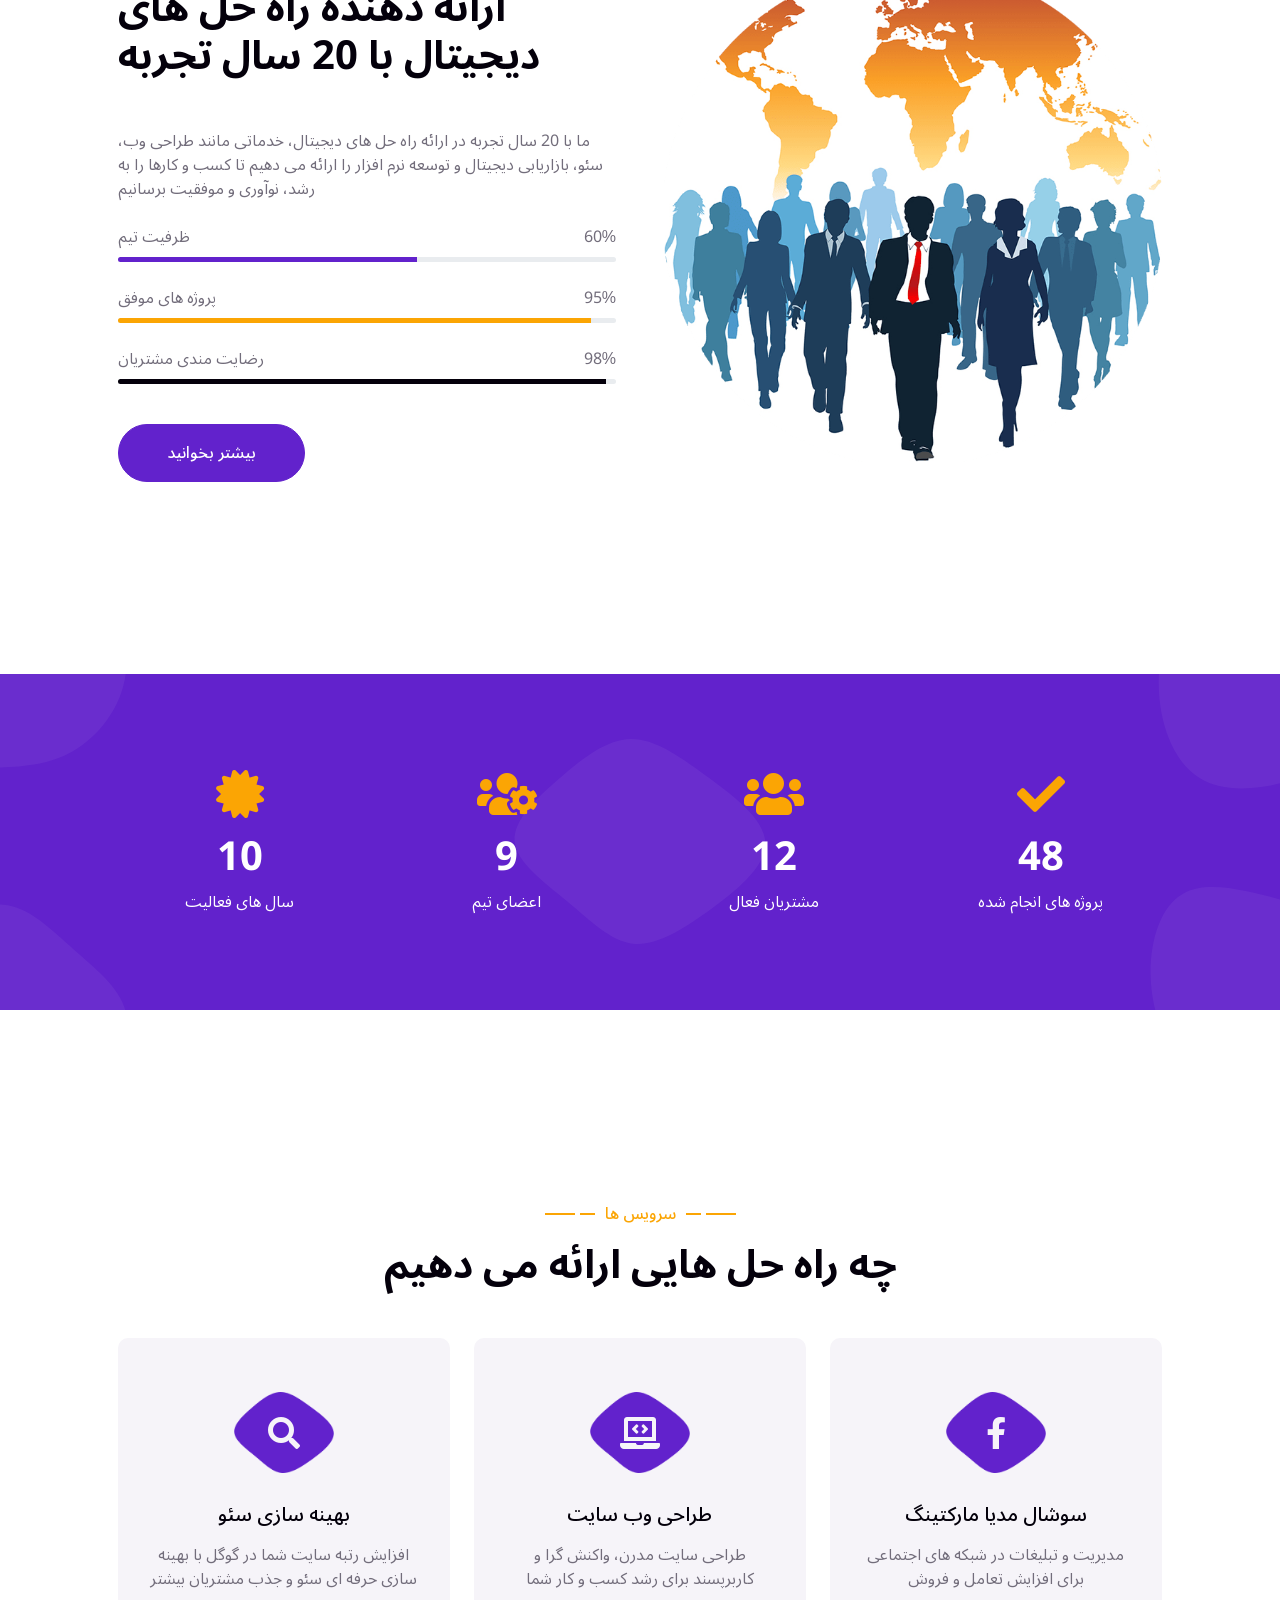
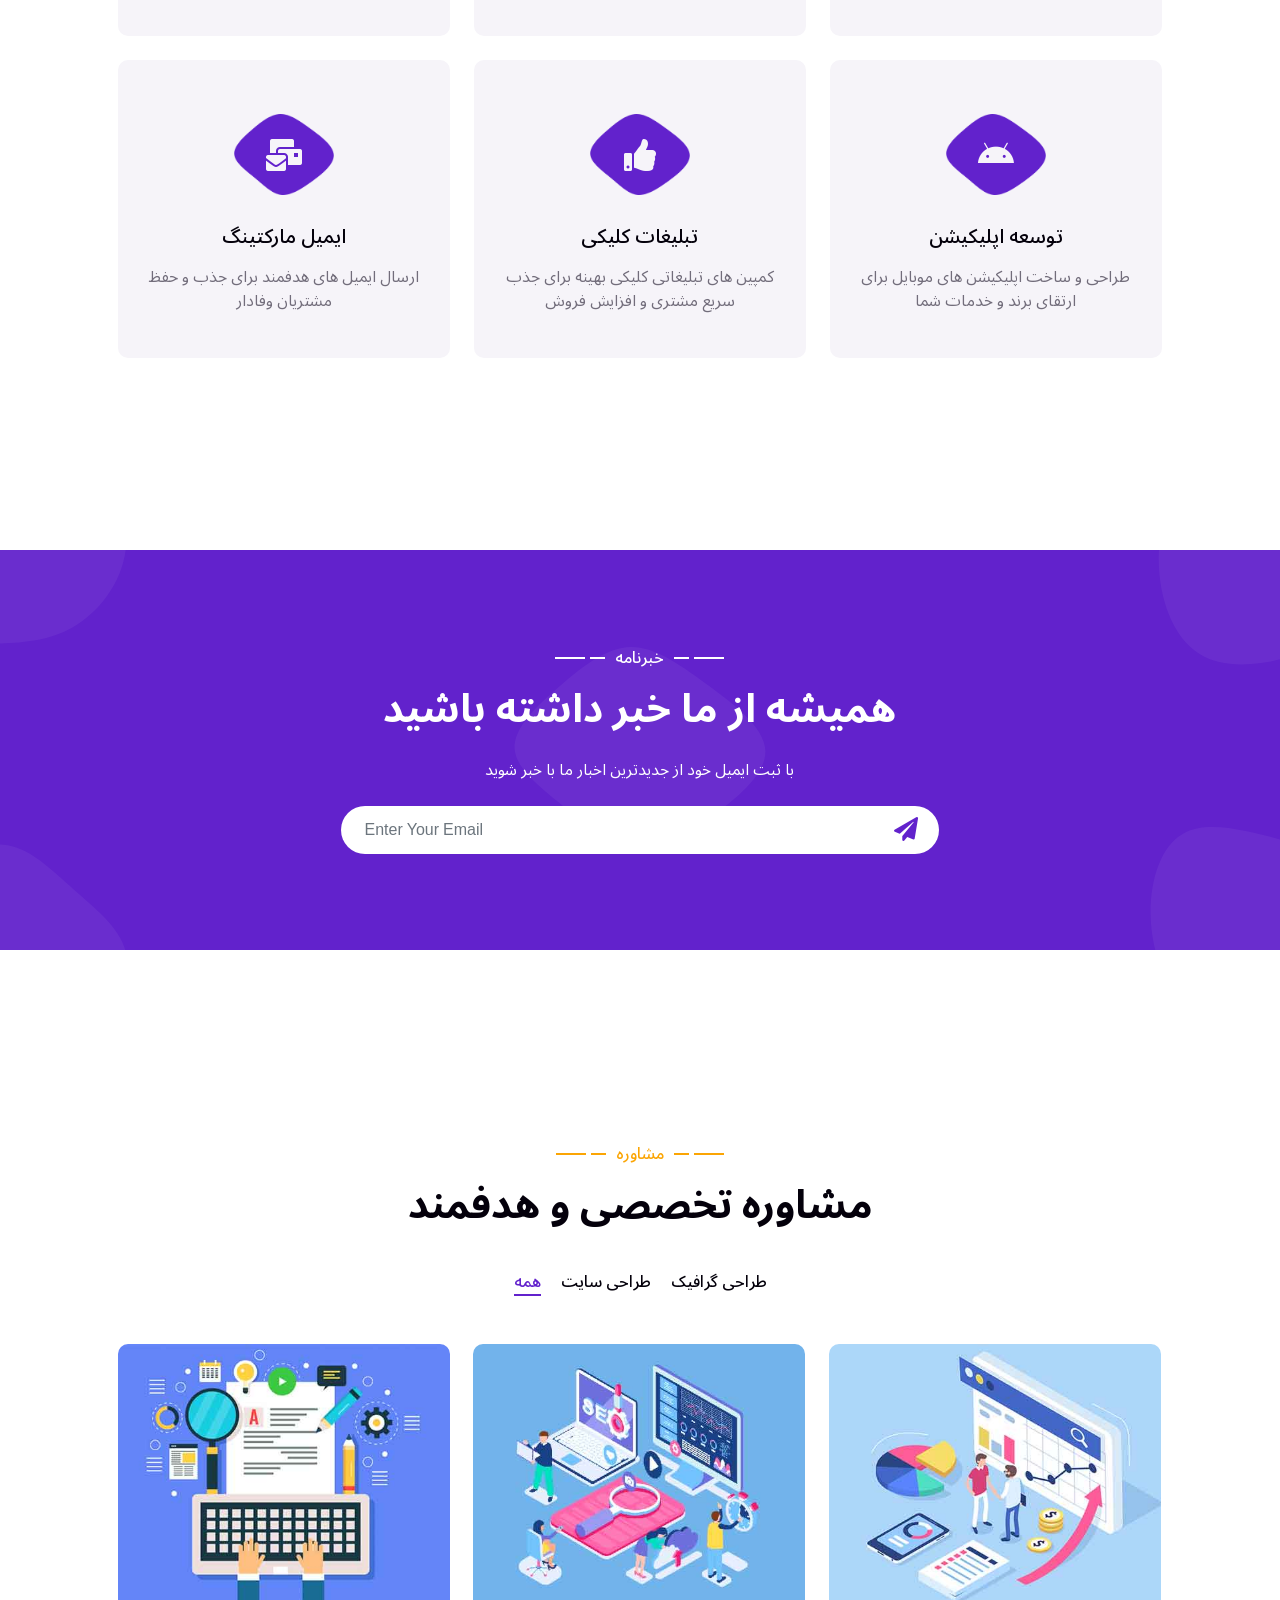
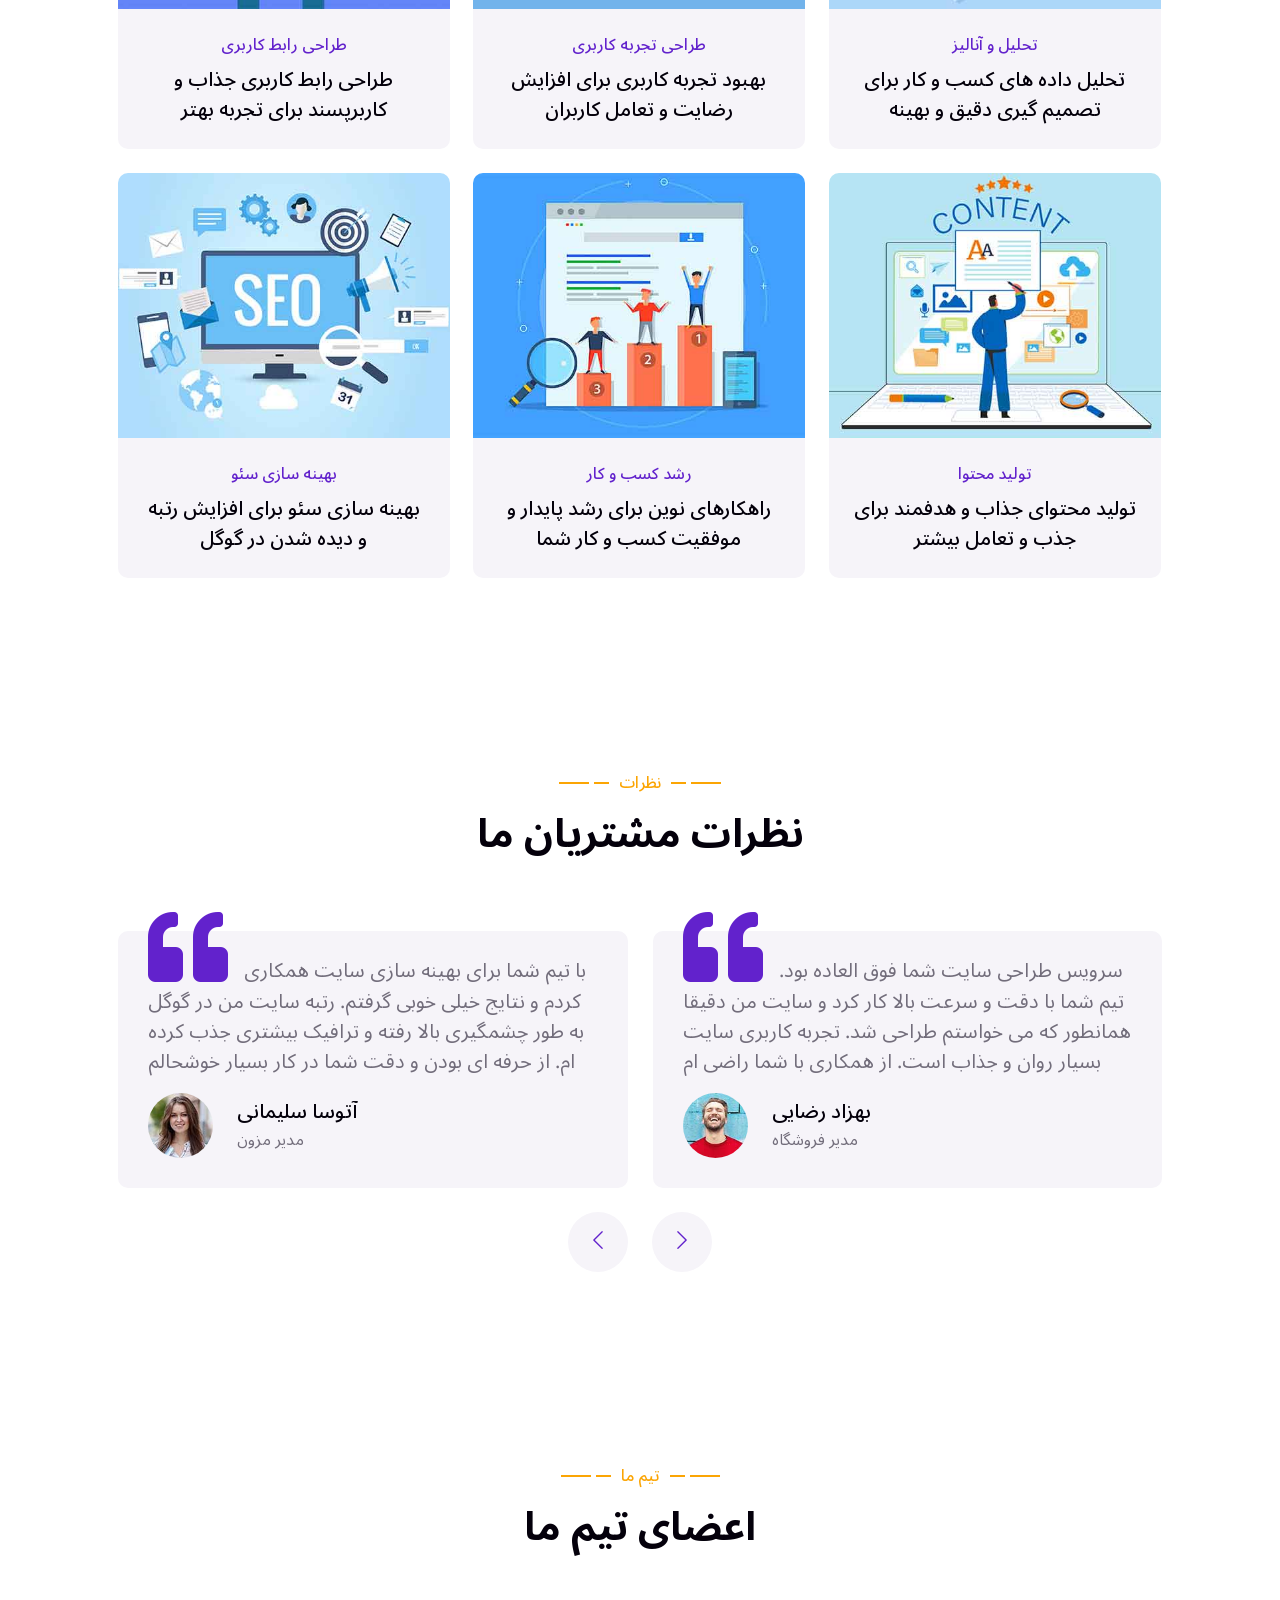
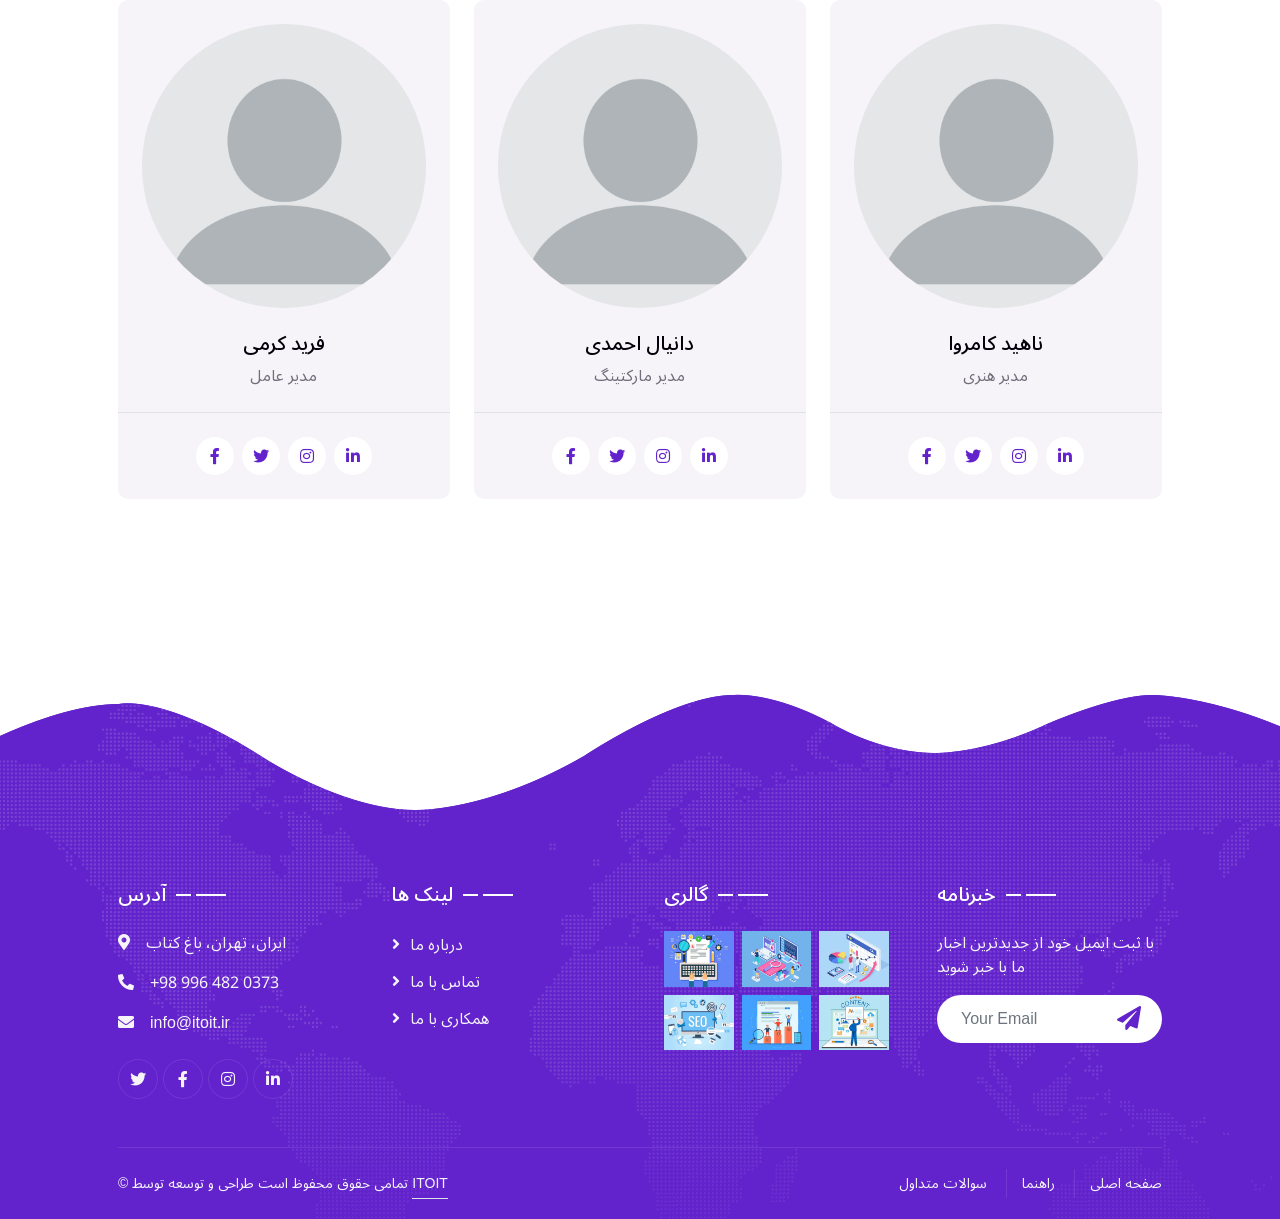
==== commit 08e684d4: "feat: update hero links" ====
--- a/index.html
+++ b/index.html
@@ -56,8 +56,8 @@
                         <div class="col-lg-6 text-center text-lg-start">
                             <h1 class="text-white mb-4 animated slideInDown">شرکت طراحی سایت و اپلیکیشن ایتویت</h1>
                             <p class="text-white pb-3 animated slideInDown">طراحی و توسعه نرم افزار و استارت آپ</p>
-                            <a href="" class="btn btn-secondary py-sm-3 px-sm-5 rounded-pill me-3 animated slideInLeft">سرویس ها</a>
-                            <a href="" class="btn btn-light py-sm-3 px-sm-5 rounded-pill animated slideInRight">تماس با ما</a>
+                            <a href="service.html" class="btn btn-secondary py-sm-3 px-sm-5 rounded-pill me-3 animated slideInLeft">سرویس ها</a>
+                            <a href="tel:+989964820373" class="btn btn-light py-sm-3 px-sm-5 rounded-pill animated slideInRight">تماس با ما</a>
                         </div>
                         <div class="col-lg-6 text-center text-lg-start">
                             <img class="img-fluid animated zoomIn" src="img/hero.png" alt="">
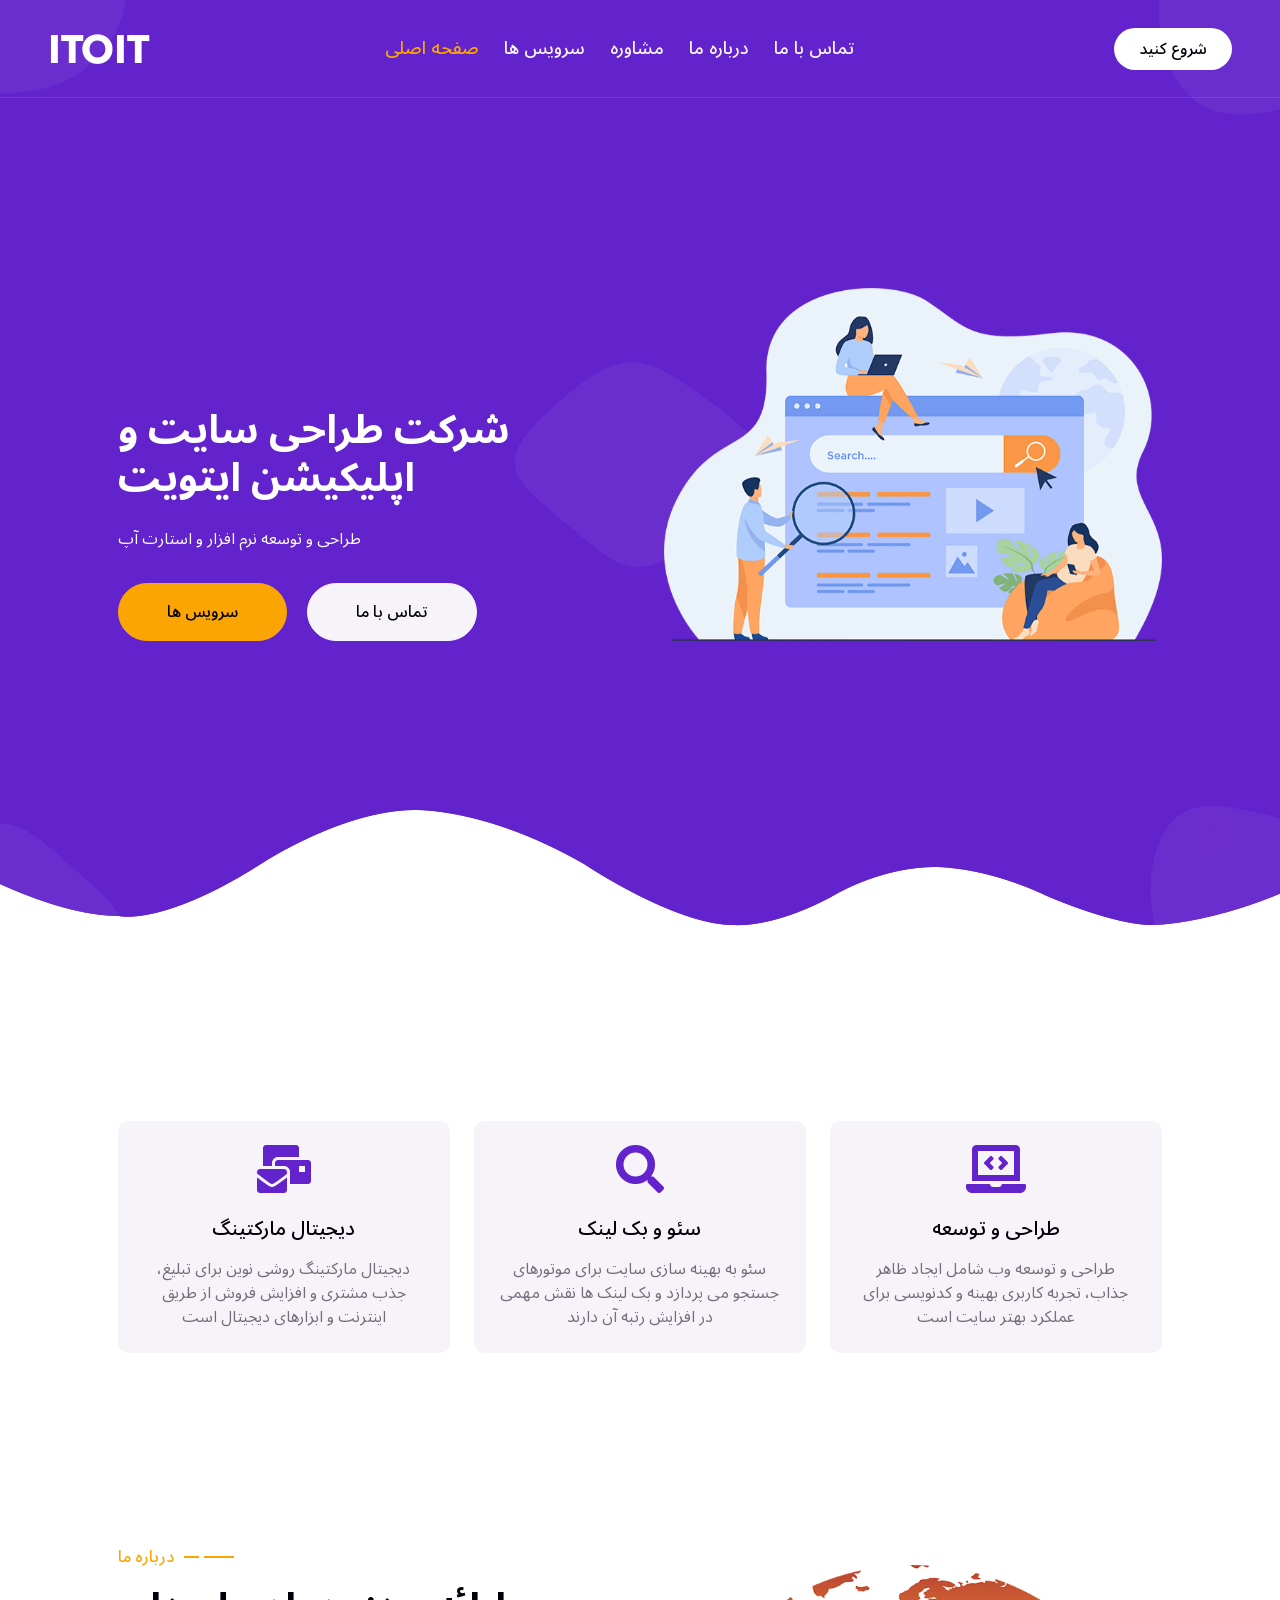
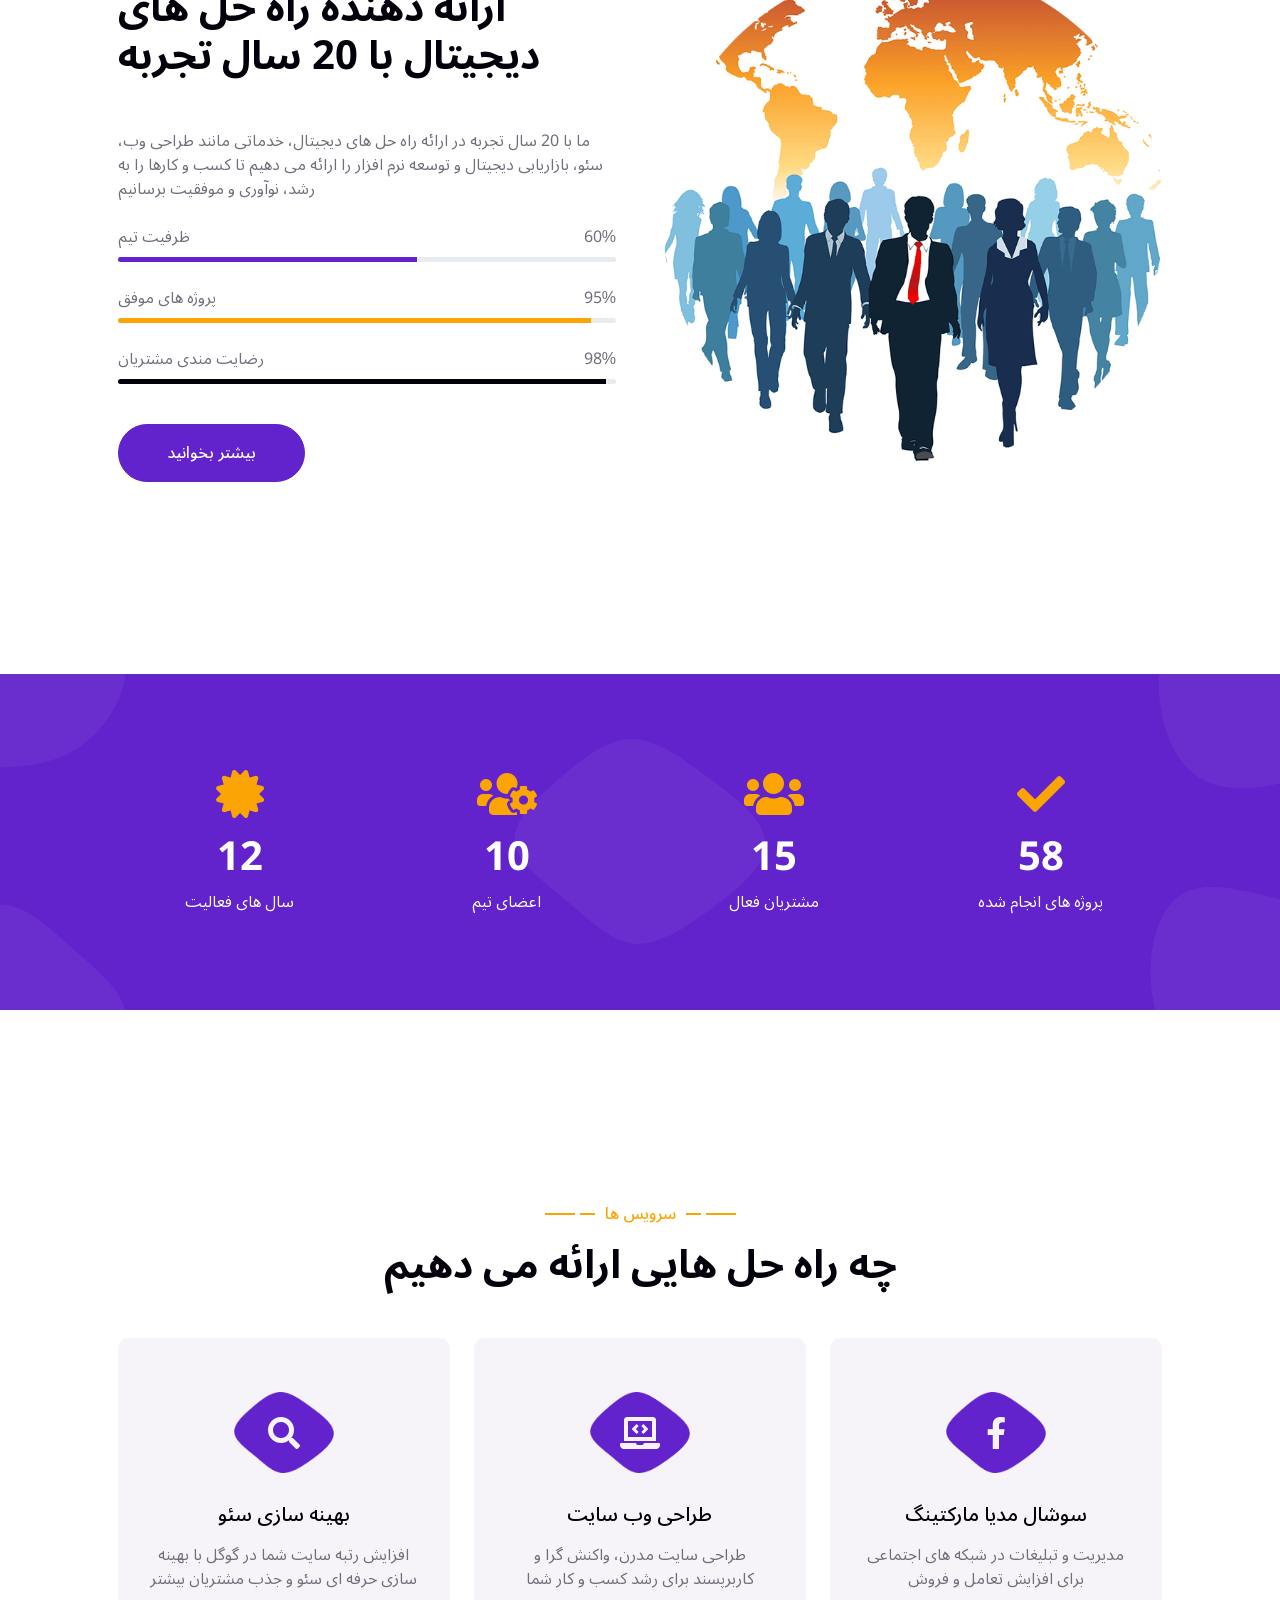
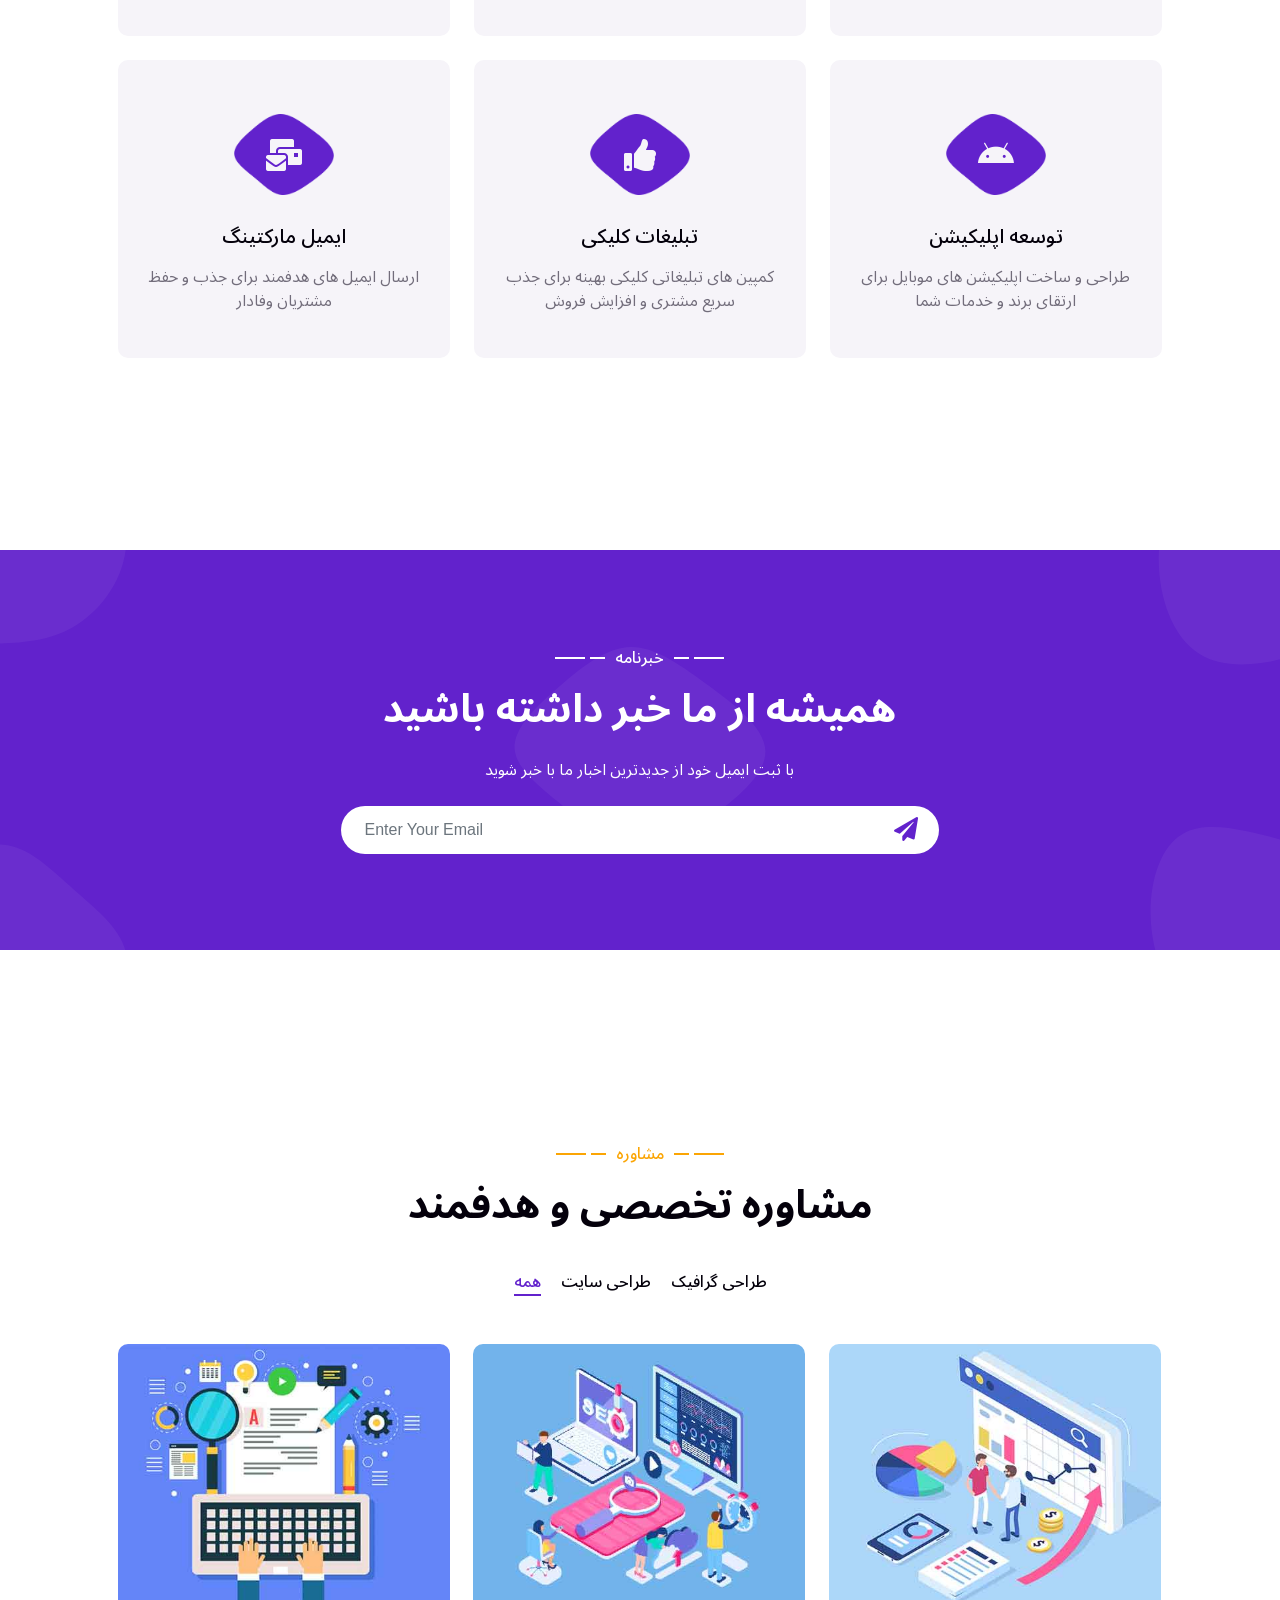
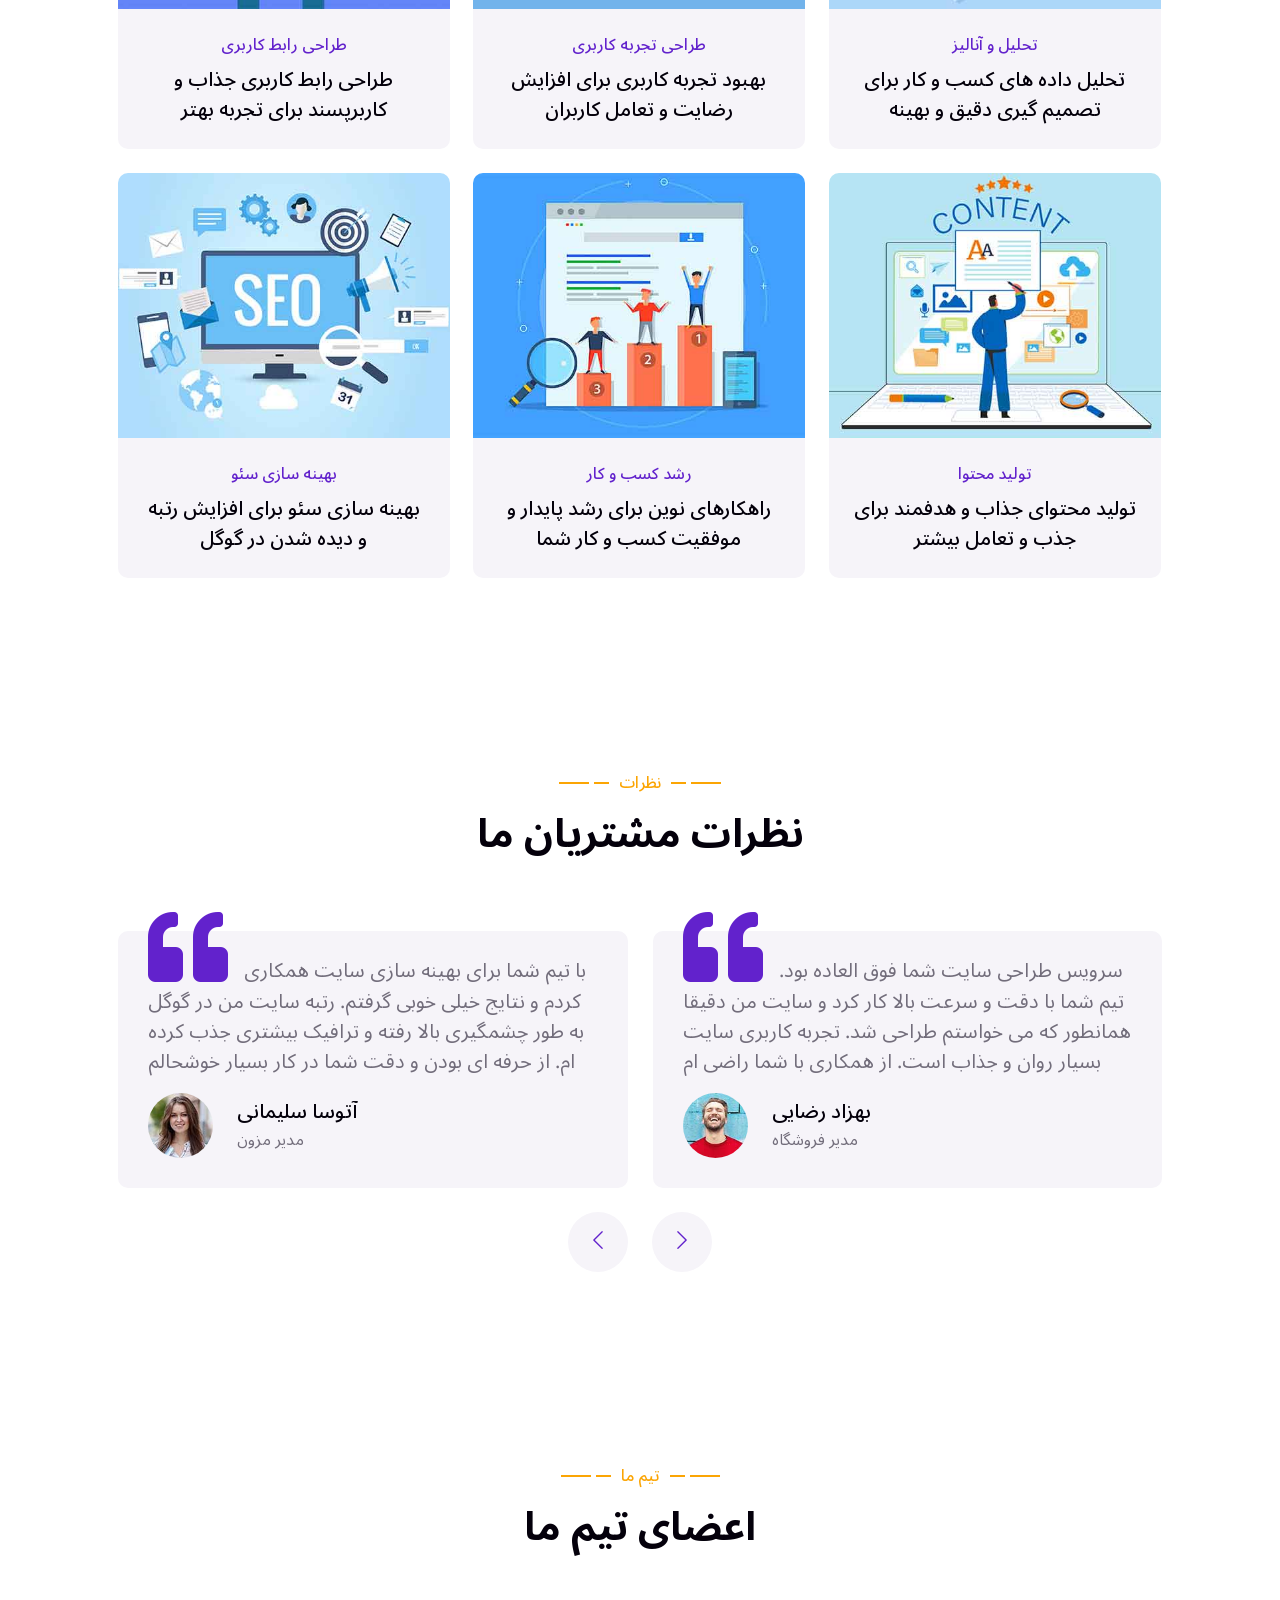
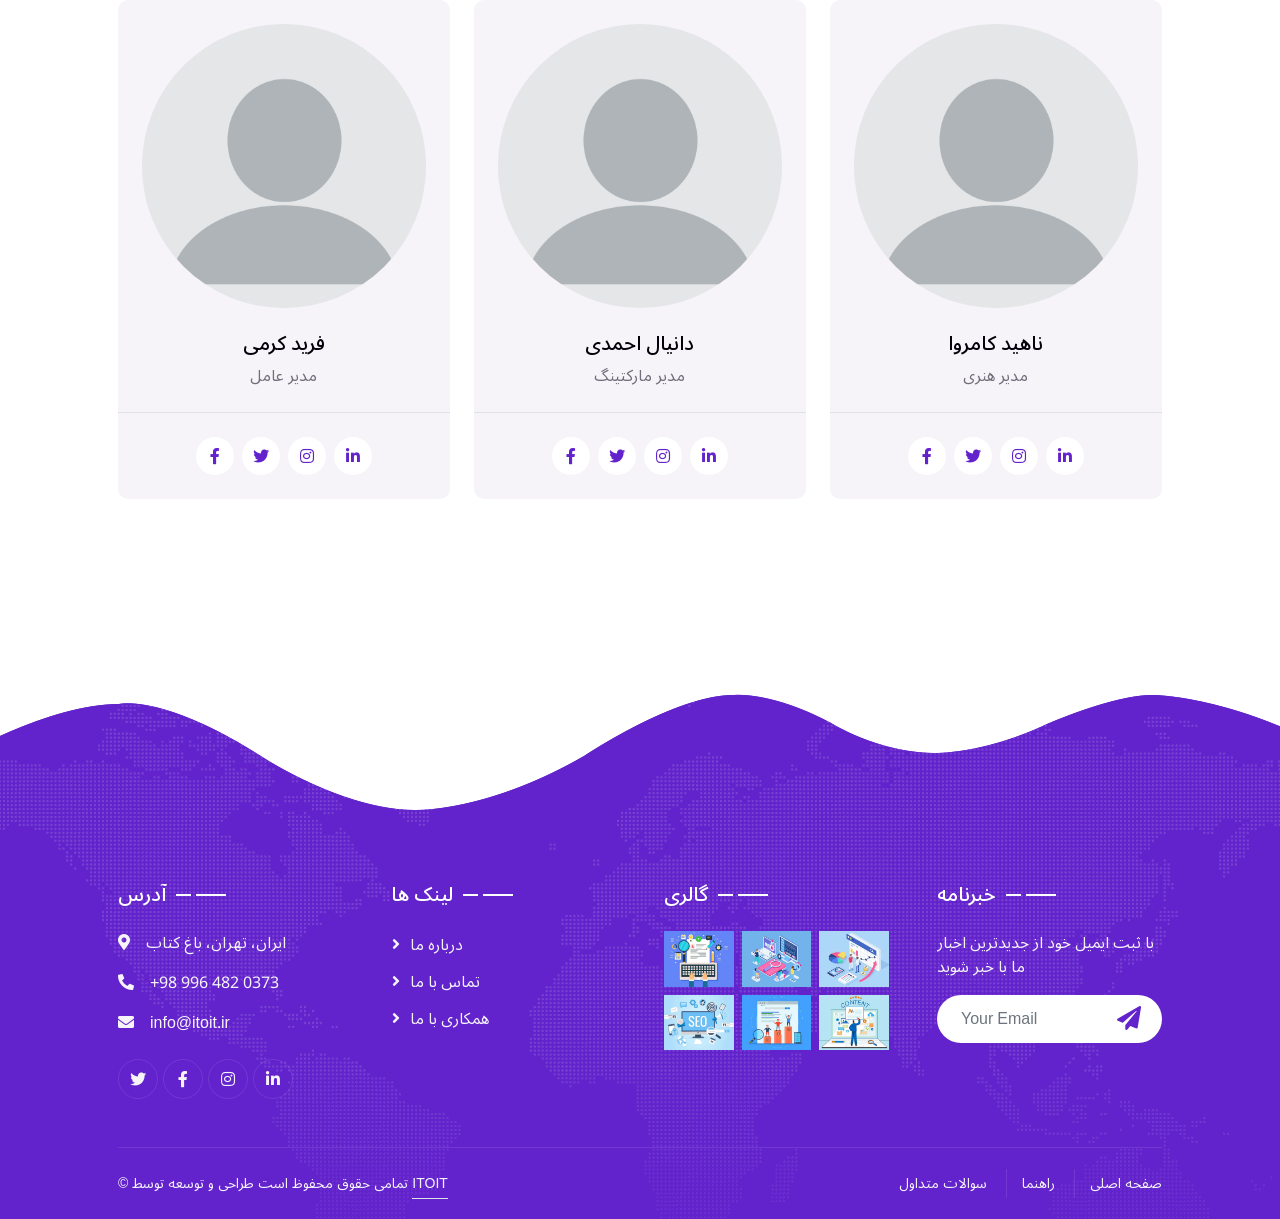
==== commit ff66abce: "feat: add jquery to html" ====
--- a/index.html
+++ b/index.html
@@ -267,6 +267,10 @@
         <!-- Back to Top -->
         <a href="#" class="btn btn-lg btn-secondary btn-lg-square back-to-top"><i class="bi bi-arrow-up"></i></a>
     </div>
+
+    <!-- JavaScript Libraries -->
+    <script src="https://code.jquery.com/jquery-3.4.1.min.js"></script>
+
 </body>
 
 </html>
